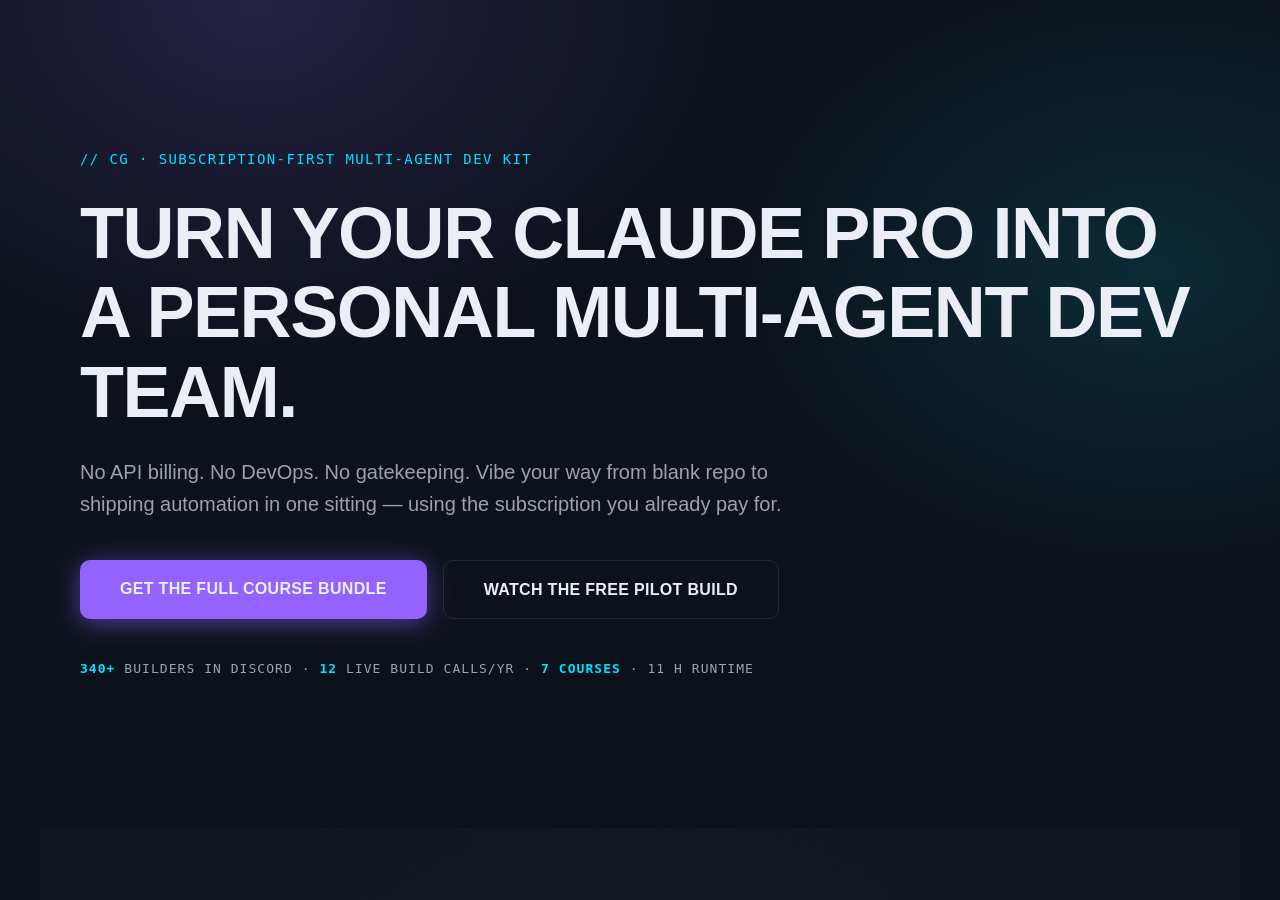
==== index.html @ 61fba855 "deploy: HustlerV Vibecoding landing preview (5-agent polished)" ====
<!DOCTYPE html>
<html lang="en">
<head>
<meta charset="UTF-8">
<meta name="viewport" content="width=device-width, initial-scale=1.0">
<title>CG — Turn Your Claude Pro Into a Multi-Agent Dev Team</title>
<style>
  :root {
    --c-bg: oklch(0.18 0.02 260);
    --c-fg: oklch(0.95 0.01 260);
    --primary: oklch(0.65 0.25 290);
    --accent: oklch(0.8 0.22 210);
    --c-glass: oklch(0.25 0.02 260 / 0.6);
    --c-border: oklch(0.95 0.01 260 / 0.1);
    --c-muted: oklch(0.95 0.01 260 / 0.65);

    --s-xs: 0.25rem;
    --s-sm: 0.5rem;
    --s-md: 1rem;
    --s-lg: 1.5rem;
    --s-xl: 2.5rem;
    --s-2xl: 4rem;

    --fs-body: 1rem;
    --fs-subhead: 1.25rem;

    --font-sys: -apple-system, BlinkMacSystemFont, "Segoe UI", Roboto, Helvetica, Arial, sans-serif, "Apple Color Emoji", "Segoe UI Emoji", "Segoe UI Symbol";
    --font-mono: "SF Mono", "Consolas", "Menlo", monospace;

    --ease: cubic-bezier(0.3, 1, 0.5, 1);
  }

  * { box-sizing: border-box; margin: 0; padding: 0; }

  html, body {
    background: var(--c-bg);
    color: var(--c-fg);
    font-family: var(--font-sys);
    font-size: 16px;
    line-height: 1.6;
    -webkit-font-smoothing: antialiased;
  }

  body {
    background:
      radial-gradient(ellipse 800px 600px at 20% 0%, oklch(0.65 0.25 290 / 0.18), transparent 60%),
      radial-gradient(ellipse 700px 500px at 90% 30%, oklch(0.8 0.22 210 / 0.12), transparent 60%),
      var(--c-bg);
    background-attachment: fixed;
  }

  .scroll-container {
    scroll-snap-type: y proximity;
    overflow-y: auto;
    height: 100vh;
  }

  section {
    padding: var(--s-2xl) var(--s-xl);
    max-width: 1200px;
    margin: 0 auto;
    scroll-snap-align: start;
  }

  /* Glass card */
  .glass {
    background: var(--c-glass);
    backdrop-filter: blur(24px);
    -webkit-backdrop-filter: blur(24px);
    border: 1px solid var(--c-border);
    box-shadow: 0 8px 32px 0 oklch(0.18 0.02 260 / 0.3);
    border-radius: 12px;
    padding: var(--s-xl);
  }

  /* Typography */
  h1.display {
    font-size: 72px;
    font-weight: 800;
    letter-spacing: -0.02em;
    line-height: 1.1;
    text-transform: uppercase;
  }
  h2.heading {
    font-size: 36px;
    font-weight: 700;
    letter-spacing: -0.015em;
    line-height: 1.2;
    text-transform: uppercase;
    margin-bottom: var(--s-lg);
  }
  h3 {
    font-size: 22px;
    font-weight: 700;
    letter-spacing: -0.01em;
    margin-bottom: var(--s-sm);
  }
  p { color: var(--c-muted); }
  .mono { font-family: var(--font-mono); font-size: 14px; }

  .accent { color: var(--accent); }
  .primary { color: var(--primary); }

  /* Buttons */
  .btn {
    display: inline-block;
    padding: var(--s-md) var(--s-xl);
    border-radius: 10px;
    font-weight: 700;
    font-size: 16px;
    text-decoration: none;
    text-transform: uppercase;
    letter-spacing: 0.02em;
    transition: transform 200ms var(--ease), box-shadow 200ms var(--ease);
    cursor: pointer;
    border: none;
  }
  .btn-primary {
    background: var(--primary);
    color: var(--c-fg);
    box-shadow: 0 4px 24px oklch(0.65 0.25 290 / 0.5);
  }
  .btn-primary:hover { transform: translateY(-2px); box-shadow: 0 8px 32px oklch(0.65 0.25 290 / 0.7); }
  .btn-ghost {
    background: transparent;
    color: var(--c-fg);
    border: 1px solid var(--c-border);
  }
  .btn-ghost:hover { border-color: var(--accent); color: var(--accent); }

  /* HERO */
  .hero {
    min-height: 92vh;
    display: flex;
    flex-direction: column;
    justify-content: center;
    padding-top: var(--s-2xl);
  }
  .hero-eyebrow {
    font-family: var(--font-mono);
    font-size: 14px;
    color: var(--accent);
    margin-bottom: var(--s-lg);
    text-transform: uppercase;
    letter-spacing: 0.1em;
  }
  .hero-sub {
    font-size: var(--fs-subhead);
    color: var(--c-muted);
    max-width: 720px;
    margin: var(--s-lg) 0 var(--s-xl);
  }
  .hero-cta {
    display: flex;
    gap: var(--s-md);
    flex-wrap: wrap;
    margin-bottom: var(--s-xl);
  }
  .social-proof {
    font-family: var(--font-mono);
    font-size: 13px;
    color: var(--c-muted);
    text-transform: uppercase;
    letter-spacing: 0.08em;
  }
  .social-proof span { color: var(--accent); font-weight: 700; }

  /* PAIN */
  .pain {
    text-align: center;
    position: relative;
    background:
      radial-gradient(circle at 50% 50%, oklch(0.25 0.02 260 / 0.4), transparent 70%);
  }
  .pain::before {
    content: "";
    position: absolute;
    inset: 0;
    pointer-events: none;
    opacity: 0.04;
    background-image: url("data:image/svg+xml;utf8,<svg xmlns='http://www.w3.org/2000/svg' width='240' height='240'><filter id='n'><feTurbulence type='fractalNoise' baseFrequency='0.65' numOctaves='3' stitchTiles='stitch'/></filter><rect width='100%25' height='100%25' filter='url(%23n)'/></svg>");
    background-repeat: repeat;
  }
  .pain > * { position: relative; z-index: 1; }
  .pain-list {
    list-style: none;
    max-width: 720px;
    margin: var(--s-lg) auto;
  }
  .pain-list li {
    padding: var(--s-md) 0;
    font-size: 1rem;
    border-bottom: 1px solid var(--c-border);
  }
  .pain-list li::before {
    content: "✕  ";
    color: var(--primary);
    font-weight: 700;
  }
  .email-form {
    display: flex;
    gap: var(--s-sm);
    max-width: 520px;
    margin: var(--s-xl) auto 0;
  }
  .email-form input {
    flex: 1;
    padding: var(--s-md);
    border-radius: 10px;
    border: 1px solid var(--c-border);
    background: var(--c-glass);
    color: var(--c-fg);
    font-family: var(--font-sys);
    font-size: 15px;
  }
  .email-form input::placeholder { color: var(--c-muted); }

  /* GRID 3 */
  .grid-3 {
    display: grid;
    grid-template-columns: repeat(3, 1fr);
    gap: var(--s-lg);
  }
  .build-card {
    border: 1px solid oklch(0.8 0.22 210 / 0.3);
    transition: transform 200ms var(--ease), border-color 200ms var(--ease);
  }
  .build-card:hover { transform: translateY(-4px); border-color: var(--accent); }
  .build-card .preview {
    height: 140px;
    background:
      linear-gradient(135deg, oklch(0.18 0.02 260), oklch(0.25 0.04 280));
    border-radius: 8px;
    margin-bottom: var(--s-md);
    border: 1px solid var(--c-border);
    position: relative;
    overflow: hidden;
    font-family: var(--font-mono);
    font-size: 12px;
    color: var(--accent);
    padding: var(--s-md);
  }

  /* MANIFESTO USPs */
  .manifesto {
    display: grid;
    grid-template-columns: repeat(3, 1fr);
    gap: var(--s-lg);
    margin-top: var(--s-xl);
  }
  .usp-card {
    position: relative;
    padding-top: var(--s-2xl);
  }
  .usp-num {
    font-size: 80px;
    font-weight: 800;
    color: var(--primary);
    line-height: 1;
    margin-bottom: var(--s-sm);
    font-family: var(--font-mono);
  }

  /* COURSES */
  .course-list {
    display: flex;
    flex-direction: column;
    gap: var(--s-md);
  }
  .course-row {
    display: grid;
    grid-template-columns: 60px 1fr auto;
    align-items: center;
    gap: var(--s-lg);
    padding: var(--s-lg) var(--s-xl);
  }
  .course-num {
    font-family: var(--font-mono);
    font-size: 24px;
    color: var(--accent);
    font-weight: 700;
  }
  .course-title { font-size: 20px; font-weight: 700; text-transform: uppercase; margin-bottom: 4px; }
  .course-desc { color: var(--c-muted); font-size: 14px; }
  .course-ships {
    font-family: var(--font-mono);
    font-size: 13px;
    color: var(--accent);
    margin-top: 6px;
  }
  .course-meta {
    font-family: var(--font-mono);
    font-size: 12px;
    color: var(--accent);
    text-align: right;
    text-transform: uppercase;
    letter-spacing: 0.05em;
  }

  /* HOW IT WORKS */
  .steps {
    display: grid;
    grid-template-columns: repeat(3, 1fr);
    gap: var(--s-lg);
    margin-top: var(--s-xl);
  }
  .step-num {
    font-size: 36px;
    font-weight: 700;
    color: var(--accent);
    margin-bottom: var(--s-md);
    font-family: var(--font-mono);
  }

  /* PROOF WALL */
  .stats-strip {
    display: grid;
    grid-template-columns: repeat(3, 1fr);
    gap: var(--s-lg);
    text-align: center;
  }
  .stat-num {
    font-size: 56px;
    font-weight: 800;
    color: var(--accent);
    line-height: 1;
    letter-spacing: -0.02em;
  }
  .stat-label {
    font-family: var(--font-mono);
    font-size: 12px;
    text-transform: uppercase;
    letter-spacing: 0.1em;
    color: var(--c-muted);
    margin-top: var(--s-sm);
  }
  .builds-grid {
    display: grid;
    grid-template-columns: 1fr 1fr;
    gap: var(--s-lg);
    margin-top: var(--s-xl);
    padding-top: var(--s-xl);
    border-top: 1px solid var(--c-border);
  }
  .build-quote {
    border-left: 2px solid var(--primary);
    padding-left: var(--s-md);
  }
  .build-quote .who {
    font-family: var(--font-mono);
    font-size: 12px;
    color: var(--accent);
    text-transform: uppercase;
    letter-spacing: 0.05em;
    margin-bottom: 4px;
  }
  .build-quote .what {
    color: var(--c-fg);
    font-size: 15px;
    line-height: 1.5;
  }

  /* INSTRUCTOR */
  .instructor {
    display: grid;
    grid-template-columns: 2fr 1fr;
    gap: var(--s-lg);
    align-items: center;
  }
  .avatar {
    width: 100%;
    aspect-ratio: 1;
    border-radius: 12px;
    background:
      radial-gradient(circle at 30% 30%, oklch(0.65 0.25 290 / 0.6), transparent 60%),
      linear-gradient(135deg, oklch(0.25 0.02 260), oklch(0.18 0.02 260));
    border: 1px solid var(--c-border);
    display: flex;
    align-items: center;
    justify-content: center;
    font-size: 96px;
    font-weight: 800;
    color: var(--c-fg);
    font-family: var(--font-mono);
    letter-spacing: -0.05em;
  }

  /* PRICING */
  .pricing-card {
    max-width: 640px;
    margin: 0 auto;
    text-align: center;
    border: 2px solid var(--primary);
    box-shadow:
      0 0 0 1px oklch(0.65 0.25 290 / 0.2),
      0 0 60px oklch(0.65 0.25 290 / 0.3),
      0 8px 32px 0 oklch(0.18 0.02 260 / 0.3);
  }
  .price {
    font-size: 72px;
    font-weight: 800;
    letter-spacing: -0.02em;
    margin: var(--s-lg) 0 var(--s-sm);
  }
  .price-note { color: var(--c-muted); margin-bottom: var(--s-xl); }
  .guarantee {
    margin-top: var(--s-lg);
    padding-top: var(--s-lg);
    border-top: 1px solid var(--c-border);
    font-family: var(--font-mono);
    font-size: 13px;
    color: var(--accent);
    text-transform: uppercase;
    letter-spacing: 0.05em;
  }
  .pilot-callout {
    text-align: center;
    margin-top: var(--s-xl);
  }
  .pilot-callout a { color: var(--accent); }

  /* FAQ */
  details {
    border-bottom: 1px solid var(--c-border);
    padding: var(--s-md) 0;
  }
  details summary {
    cursor: pointer;
    font-weight: 700;
    font-size: 18px;
    list-style: none;
    display: flex;
    justify-content: space-between;
    align-items: center;
    text-transform: uppercase;
    letter-spacing: -0.01em;
  }
  details summary::-webkit-details-marker { display: none; }
  details summary::after {
    content: "+";
    color: var(--accent);
    font-size: 24px;
    font-weight: 400;
    transition: transform 200ms var(--ease);
  }
  details[open] summary::after { transform: rotate(45deg); }
  details > p {
    color: var(--c-muted);
    overflow: hidden;
    max-height: 0;
    opacity: 0;
    margin-top: 0;
    transition:
      max-height 200ms var(--ease),
      opacity 150ms var(--ease),
      margin-top 200ms var(--ease);
  }
  details[open] > p {
    max-height: 320px;
    opacity: 1;
    margin-top: var(--s-md);
  }

  /* FOOTER */
  footer {
    text-align: center;
    padding: var(--s-2xl) var(--s-md);
    color: var(--c-muted);
    font-family: var(--font-mono);
    font-size: 12px;
    text-transform: uppercase;
    letter-spacing: 0.1em;
    border-top: 1px solid var(--c-border);
  }

  /* MOBILE */
  @media (max-width: 720px) {
    section { padding: var(--s-xl) var(--s-md); }
    h1.display { font-size: 40px; }
    h2.heading { font-size: 26px; }
    .hero-sub { font-size: 1rem; }
    .grid-3, .manifesto, .steps, .stats-strip, .builds-grid { grid-template-columns: 1fr; }
    .instructor { grid-template-columns: 1fr; }
    .course-row {
      grid-template-columns: 1fr;
      gap: var(--s-sm);
    }
    .course-meta { text-align: left; }
    .glass { padding: var(--s-lg); }
    .price { font-size: 52px; }
    .stat-num { font-size: 44px; }
    .email-form { flex-direction: column; }
    .hero-cta { flex-direction: column; }
    .btn { width: 100%; text-align: center; }
  }
</style>
</head>
<body>
<div class="scroll-container">

<!-- 1. HERO -->
<section class="hero">
  <div class="hero-eyebrow">// CG · subscription-first multi-agent dev kit</div>
  <h1 class="display">Turn your Claude Pro into a personal multi-agent dev team.</h1>
  <p class="hero-sub">No API billing. No DevOps. No gatekeeping. Vibe your way from blank repo to shipping automation in one sitting — using the subscription you already pay for.</p>
  <div class="hero-cta">
    <a href="#pricing" class="btn btn-primary">Get the full course bundle</a>
    <a href="https://youtu.be/XXXX" target="_blank" rel="noopener" class="btn btn-ghost">Watch the free pilot build</a>
  </div>
  <div class="social-proof">
    <span>340+</span> builders in Discord  ·  <span>12</span> live build calls/yr  ·  <span>7 courses</span> · 11 h runtime
  </div>
</section>

<!-- 2. PAIN -->
<section class="pain">
  <h2 class="heading">You don't need another tutorial.<br>You need to ship.</h2>
  <p style="max-width:680px;margin:0 auto;">Every "AI for devs" course pretends API keys are free. They're not. And when you do pay, your tutorial breaks the day a model deprecates.</p>
  <ul class="pain-list">
    <li>Burning $40/mo on API tokens just to follow along</li>
    <li>Tutorials that "work" until you close the browser tab</li>
    <li>Three Claude tabs open and zero automated workflows running</li>
    <li>"Ship something" sprints that end with a half-finished Notion doc</li>
  </ul>
  <form class="email-form" onsubmit="event.preventDefault();">
    <input type="email" placeholder="you@domain.com" required>
    <button type="submit" class="btn btn-primary">Notify me when live build #13 drops</button>
  </form>
  <p class="mono" style="margin-top:var(--s-md);">One email per live call. Unsubscribe whenever.</p>
</section>

<!-- 3. WHAT YOU'LL BUILD -->
<section>
  <h2 class="heading">What you'll actually <span class="accent">build</span></h2>
  <p style="max-width:640px;margin-bottom:var(--s-xl);">Three flagship artifacts. Yours forever. Running on your machine, your subscription, your repo.</p>
  <div class="grid-3">
    <div class="glass build-card">
      <div class="preview">
        > python src/cg.py dashboard<br>
        ✓ FastAPI on :8765<br>
        ✓ 8 agent kinds loaded<br>
        ✓ SSE stream open
      </div>
      <h3>CG Dashboard</h3>
      <p>Multi-agent orchestrator with token streaming, workflow editor, and a 4-tab UI. The exact stack powering this course.</p>
    </div>
    <div class="glass build-card">
      <div class="preview">
        > tunnel up<br>
        ✓ cloudflared online<br>
        ✓ /api/phone-dispatch<br>
        ✓ ntfy push armed
      </div>
      <h3>Phone-Dispatch Loop</h3>
      <p>Trigger any agent from your iPhone shortcut. Get push notifications when builds finish. Pure subscription. No SaaS bill.</p>
    </div>
    <div class="glass build-card">
      <div class="preview">
        > visual canvas<br>
        ✓ n8n-style nodes<br>
        ✓ drag-edit + live status<br>
        ✓ recursive sub-flows
      </div>
      <h3>Visual Workflow Canvas</h3>
      <p>n8n-grade drag-and-drop canvas wired to Claude, Gemini, and a Playwright browser pilot. Compose workflows in real time.</p>
    </div>
  </div>
  <a href="#pricing" class="btn btn-primary" style="margin-top:var(--s-xl);">Get the full course bundle</a>
</section>

<!-- 4. COURSE CATALOG -->
<section>
  <h2 class="heading">The 7 courses on disk</h2>
  <p style="margin-bottom:var(--s-xl);">11 hours total. Each ends with something running.</p>
  <div class="course-list">
    <div class="glass course-row">
      <div class="course-num">01</div>
      <div>
        <div class="course-title">CG Dashboard from Scratch</div>
        <div class="course-desc">FastAPI + SSE + agent registry. Your private orchestration cockpit.</div>
        <div class="course-ships">Ships: FastAPI dashboard at 127.0.0.1:8765 with 8 agent kinds + SSE token stream.</div>
      </div>
      <div class="course-meta">2h 10m · ★★☆</div>
    </div>
    <div class="glass course-row">
      <div class="course-num">02</div>
      <div>
        <div class="course-title">Phone Dispatch Loop</div>
        <div class="course-desc">Cloudflare Tunnel + iOS Shortcuts + ntfy. Trigger agents from anywhere.</div>
        <div class="course-ships">Ships: iOS Shortcut + cloudflared tunnel + ntfy push wired to /api/phone-dispatch.</div>
      </div>
      <div class="course-meta">1h 20m · ★☆☆</div>
    </div>
    <div class="glass course-row">
      <div class="course-num">03</div>
      <div>
        <div class="course-title">Visual Workflow Canvas</div>
        <div class="course-desc">n8n-style drag-and-drop with live status overlays. JS wiring deep dive.</div>
        <div class="course-ships">Ships: Drag-edit node canvas with live SSE status overlays, save/load to disk.</div>
      </div>
      <div class="course-meta">1h 50m · ★★★</div>
    </div>
    <div class="glass course-row">
      <div class="course-num">04</div>
      <div>
        <div class="course-title">Autonomous Browser Pilot</div>
        <div class="course-desc">LLM-in-the-loop Playwright. Build your own Perplexity Computer.</div>
        <div class="course-ships">Ships: Headed Playwright pilot driven by Claude with 16 actions + screenshot loop.</div>
      </div>
      <div class="course-meta">1h 40m · ★★★</div>
    </div>
    <div class="glass course-row">
      <div class="course-num">05</div>
      <div>
        <div class="course-title">Cheap-Model Routing</div>
        <div class="course-desc">DeepSeek R1, Kimi K2, Llama 3.3, Mistral — when subscriptions aren't enough.</div>
        <div class="course-ships">Ships: OpenRouter + direct provider config switching across 6 cheap models per row.</div>
      </div>
      <div class="course-meta">1h 30m · ★★☆</div>
    </div>
    <div class="glass course-row">
      <div class="course-num">06</div>
      <div>
        <div class="course-title">Workflow Composition</div>
        <div class="course-desc">Sub-workflows, browser auth wizards, recursive agent calls. n8n-grade automation.</div>
        <div class="course-ships">Ships: Recursive sub-workflow agent + 5-endpoint browser auth wizard for headed login.</div>
      </div>
      <div class="course-meta">1h 35m · ★★★</div>
    </div>
    <div class="glass course-row">
      <div class="course-num">07</div>
      <div>
        <div class="course-title">Claude Code Pro Workflows</div>
        <div class="course-desc">Skills, hooks, sub-agents, memory. Get 10× more from the tool you're already using.</div>
        <div class="course-ships">Ships: ~/.claude skill bundle + hooks + Megamind/Pinecone memory tripleton.</div>
      </div>
      <div class="course-meta">1h 15m · ★★☆</div>
    </div>
  </div>
</section>

<!-- 5. HOW IT WORKS -->
<section>
  <h2 class="heading">How it works</h2>
  <p style="max-width:640px;">Subscription-first architecture. Three steps. No keys to rotate.</p>
  <div class="steps">
    <div class="glass">
      <div class="step-num">01</div>
      <h3>Plug in your subs</h3>
      <p>Claude Pro for the heavy lifting. Gemini free tier for breadth. We invoke them through ToS-compliant subscription auth — never API billing.</p>
    </div>
    <div class="glass">
      <div class="step-num">02</div>
      <h3>Run agents locally</h3>
      <p>The dashboard runs on 127.0.0.1. Your code, your repo, your machine. Nothing pings a vendor backend you don't control.</p>
    </div>
    <div class="glass">
      <div class="step-num">03</div>
      <h3>Ship same day</h3>
      <p>Every module ends with a real commit. Push to GitHub, dispatch from your phone, watch it run. No cloud spend.</p>
    </div>
  </div>
</section>

<!-- 6. PROOF WALL -->
<section>
  <h2 class="heading">Proof, not promises</h2>
  <div class="glass">
    <div class="stats-strip">
      <div>
        <div class="stat-num">340+</div>
        <div class="stat-label">Builders in Discord</div>
      </div>
      <div>
        <div class="stat-num">12 / yr</div>
        <div class="stat-label">Live build calls</div>
      </div>
      <div>
        <div class="stat-num">7 · 11 h</div>
        <div class="stat-label">Courses · runtime on disk</div>
      </div>
    </div>
    <div class="builds-grid">
      <div class="build-quote">
        <div class="who">@marek_b · 2026-05-06</div>
        <div class="what">"Phone-dispatch loop deployed. ntfy pushes a build summary to my watch when sub-workflow #3 finishes — module 02 + 06 stitched together."</div>
      </div>
      <div class="build-quote">
        <div class="who">@reza.codes · 2026-05-04</div>
        <div class="what">"Visual canvas is live on Linux untouched. Wired DeepSeek R1 + Kimi K2 into the same workflow row, switched providers mid-run with zero edits."</div>
      </div>
      <div class="build-quote">
        <div class="who">@sam_w · 2026-05-02</div>
        <div class="what">"Browser pilot scrapes my client's Notion + emails me a digest at 7am. Subscription-only. Zero API spend in 3 weeks."</div>
      </div>
      <div class="build-quote">
        <div class="who">@kalina.dev · 2026-04-29</div>
        <div class="what">"Forked the dashboard, swapped in my own agent kind in 40 minutes. Module 01's registry pattern just clicks once you see it."</div>
      </div>
    </div>
    <p class="mono" style="margin-top:var(--s-xl); color:var(--accent);">#show-your-build — 340 builders, daily drops</p>
  </div>
  <a href="#pricing" class="btn btn-primary" style="margin-top:var(--s-xl);">Get the full course bundle</a>
</section>

<!-- 7. INSTRUCTOR -->
<section>
  <h2 class="heading">Who's teaching</h2>
  <div class="instructor">
    <div class="glass">
      <h3 style="color:var(--accent);">HustlerV</h3>
      <p style="margin-top:var(--s-md);">Solo builder. Windows daily driver. Built CLAUDEGRAVITY — a chat-as-agent orchestrator that crashed three different ways before I admitted the architecture was wrong.</p>
      <p style="margin-top:var(--s-md);">Then I rebuilt it from a blank folder. 48 hours. Pure Claude Code subscription, zero API spend. That rebuild became <span class="mono accent">CG</span> — 22 commits, 126 passing tests, 8 agent kinds, a visual canvas, and a phone-dispatch loop that actually wakes me up when builds finish.</p>
      <p style="margin-top:var(--s-md);">The course is the playbook from that 48-hour rebuild. Same techniques. Same stack. Same subscription.</p>
    </div>
    <div class="avatar">HV</div>
  </div>
</section>

<!-- 8. WHY THIS IS DIFFERENT (manifesto) -->
<section>
  <h2 class="heading">Why this is <span class="primary">different</span></h2>
  <div class="manifesto">
    <div class="glass usp-card">
      <div class="usp-num">01</div>
      <h3>Subscription over API</h3>
      <p>Every technique runs on Claude Pro + Gemini free tier. Zero per-token billing. The course pays for itself the first month you stop buying API credits.</p>
    </div>
    <div class="glass usp-card">
      <div class="usp-num">02</div>
      <h3>Local-first, you own it</h3>
      <p>Courses land on your disk. The tools you build run on your machine. No SaaS dependency. No vendor lock-in. No sunset risk.</p>
    </div>
    <div class="glass usp-card">
      <div class="usp-num">03</div>
      <h3>Ship daily, learn weekly</h3>
      <p>Each module ends with a working artifact you deploy the same day. The weekly live build call moves the repo forward in real time alongside you.</p>
    </div>
  </div>
</section>

<!-- 9. PRICING -->
<section id="pricing">
  <h2 class="heading" style="text-align:center;">One price. Lifetime.</h2>
  <div class="glass pricing-card">
    <div class="mono accent" style="text-transform:uppercase;letter-spacing:0.1em;">Full bundle · all 7 courses</div>
    <div class="price">$249</div>
    <div class="price-note">One-time. Lifetime updates. Includes Discord + every future live build call.</div>
    <a href="#" class="btn btn-primary" style="display:block;">Get the full course bundle</a>
    <div class="guarantee">
      ✓ 30-day "shipped something or refund" guarantee
    </div>
  </div>
  <p class="pilot-callout">
    Skeptical? <a href="https://youtu.be/XXXX" target="_blank" rel="noopener">Watch the 22-min free pilot build on YouTube</a> — no opt-in.
  </p>
</section>

<!-- 10. FAQ -->
<section>
  <h2 class="heading">Hard questions</h2>
  <details>
    <summary>Do I need API keys?</summary>
    <p>No. The whole course is built around subscription auth — Claude Pro + Gemini free tier. You'll learn opt-in cheap-model routing in module 5 if you ever want to go beyond, but it's strictly optional.</p>
  </details>
  <details>
    <summary>Windows only?</summary>
    <p>Course was built on Windows 10. Everything is plain Python + JS, runs on macOS and Linux untouched. The phone-dispatch module uses Cloudflare Tunnel which is cross-platform.</p>
  </details>
  <details>
    <summary>What if Claude changes their pricing or API?</summary>
    <p>That's why this is local-first. The dashboard, the workflows, the patterns — all live on your disk. Module 5 shows you how to swap in DeepSeek, Kimi, Llama, or any OpenRouter model in a single config line if you ever need to.</p>
  </details>
  <details>
    <summary>How much do I need to know already?</summary>
    <p>Comfortable in Python or JS. Know what a terminal is. That's it. Each module starts from a working repo state — you won't be left guessing setup.</p>
  </details>
  <details>
    <summary>Refund policy?</summary>
    <p>30 days. If you completed module 1 and didn't ship anything that runs on your machine, email me. Full refund, no friction, you keep the Discord access for the month.</p>
  </details>
  <details>
    <summary>Is this an "ai influencer course"?</summary>
    <p>No talking-head intros. No Notion templates. Every video ends with a commit. Every module ends with something running on your localhost. If you want vibes, this isn't it.</p>
  </details>
</section>

<footer>
  CG · Built on Claude Pro · No API spend · Made by HustlerV
</footer>

</div>
</body>
</html>
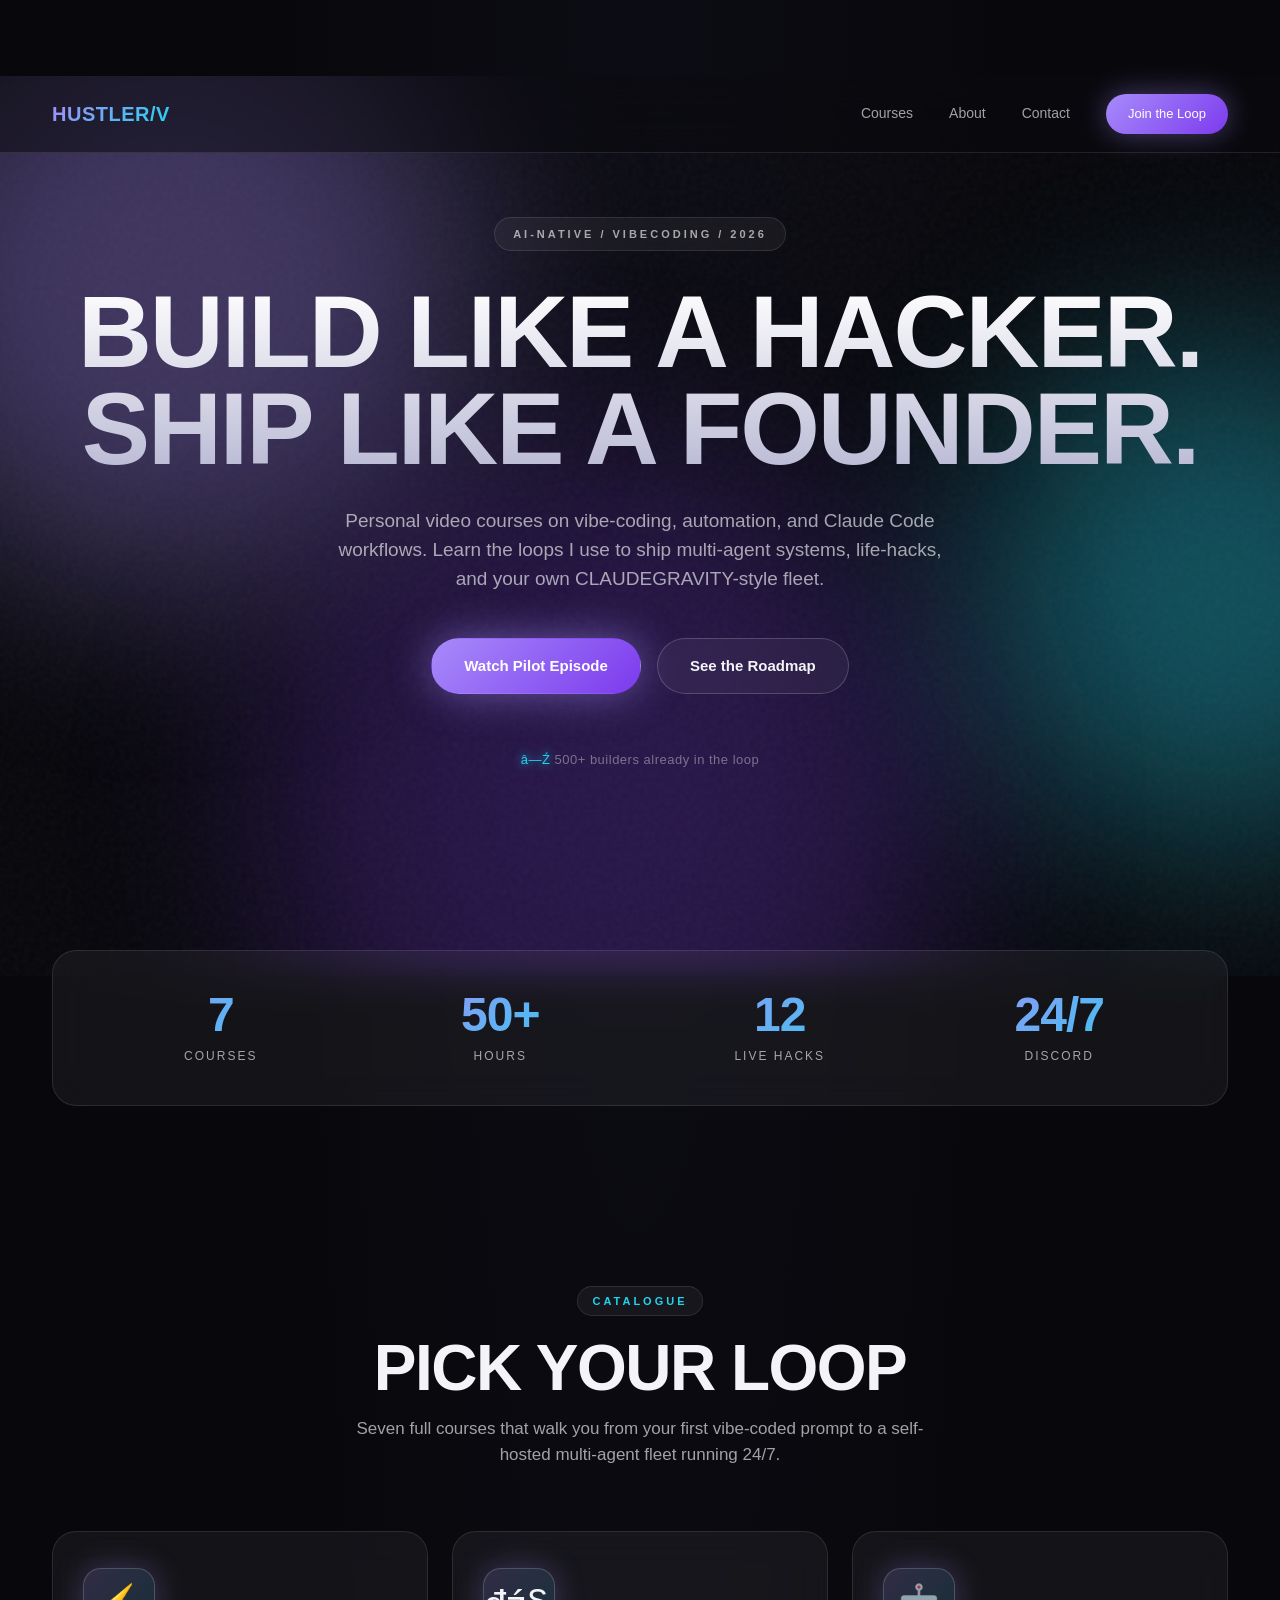
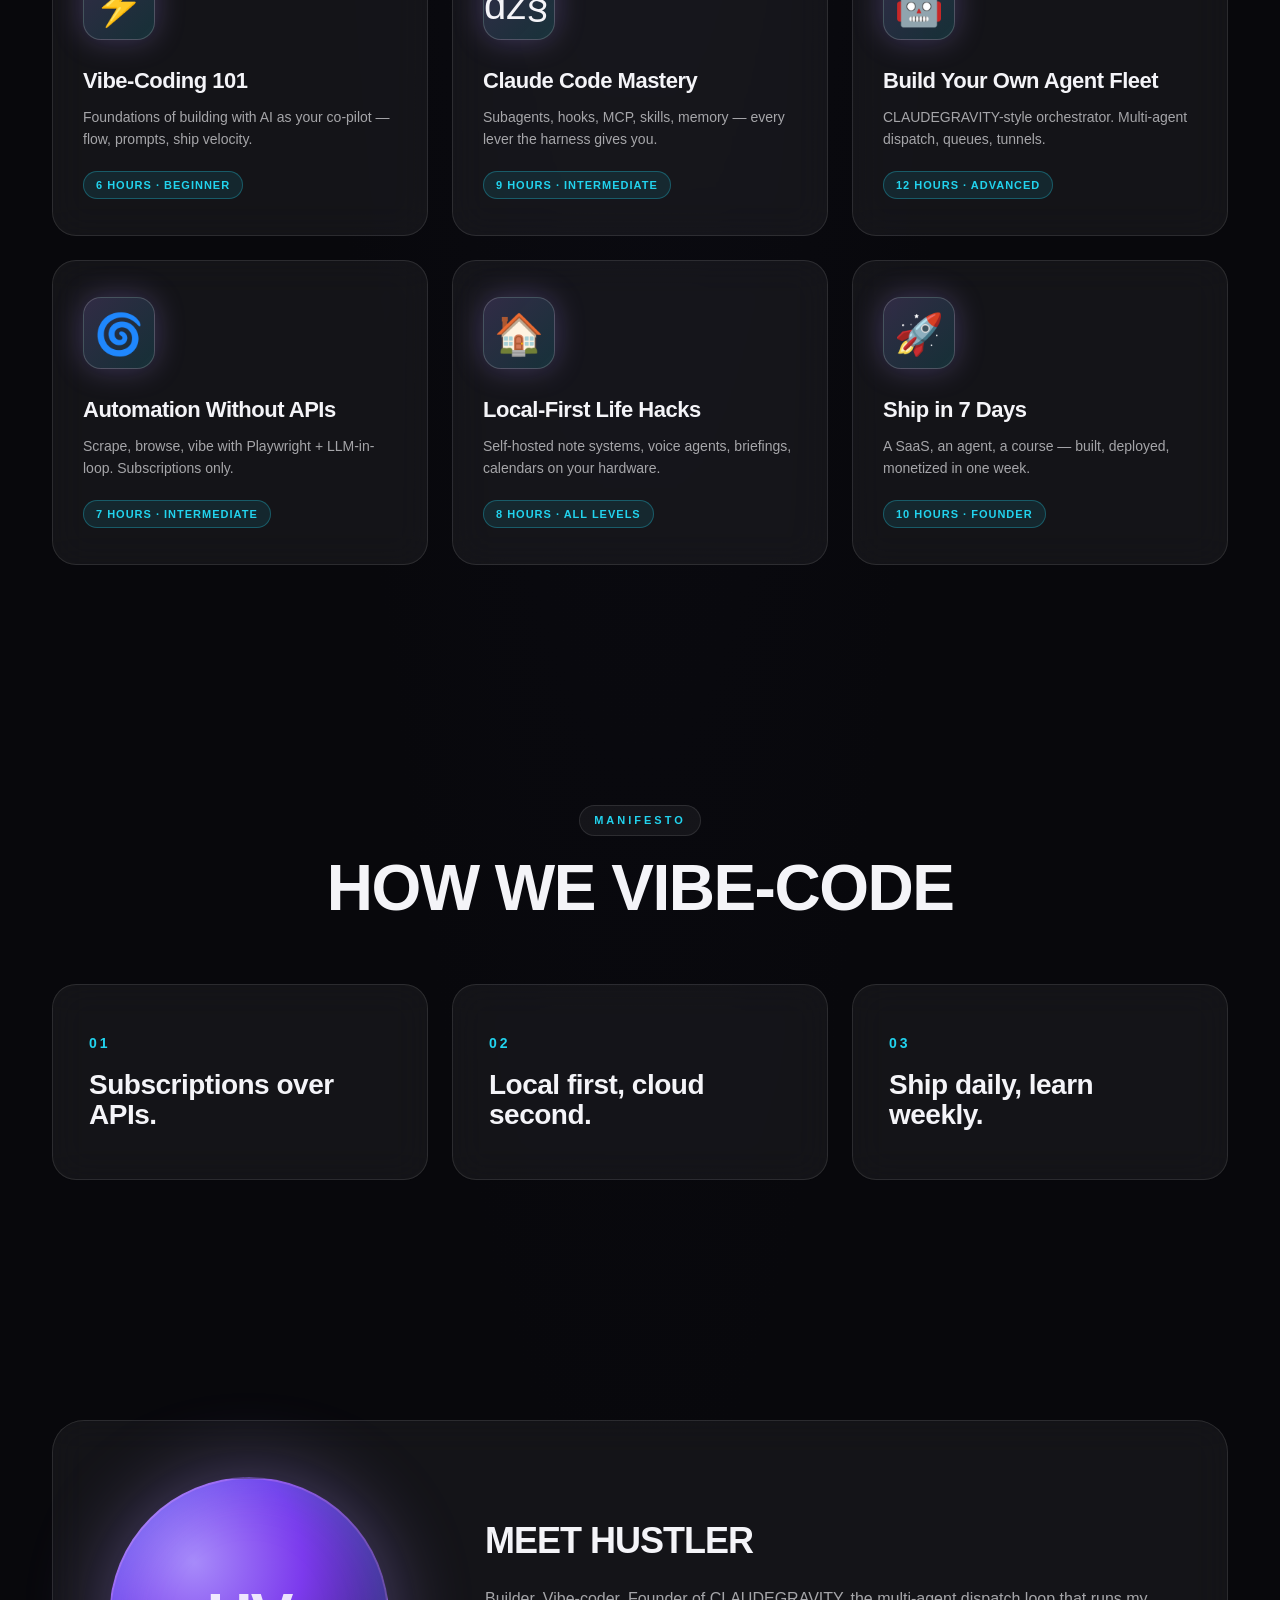
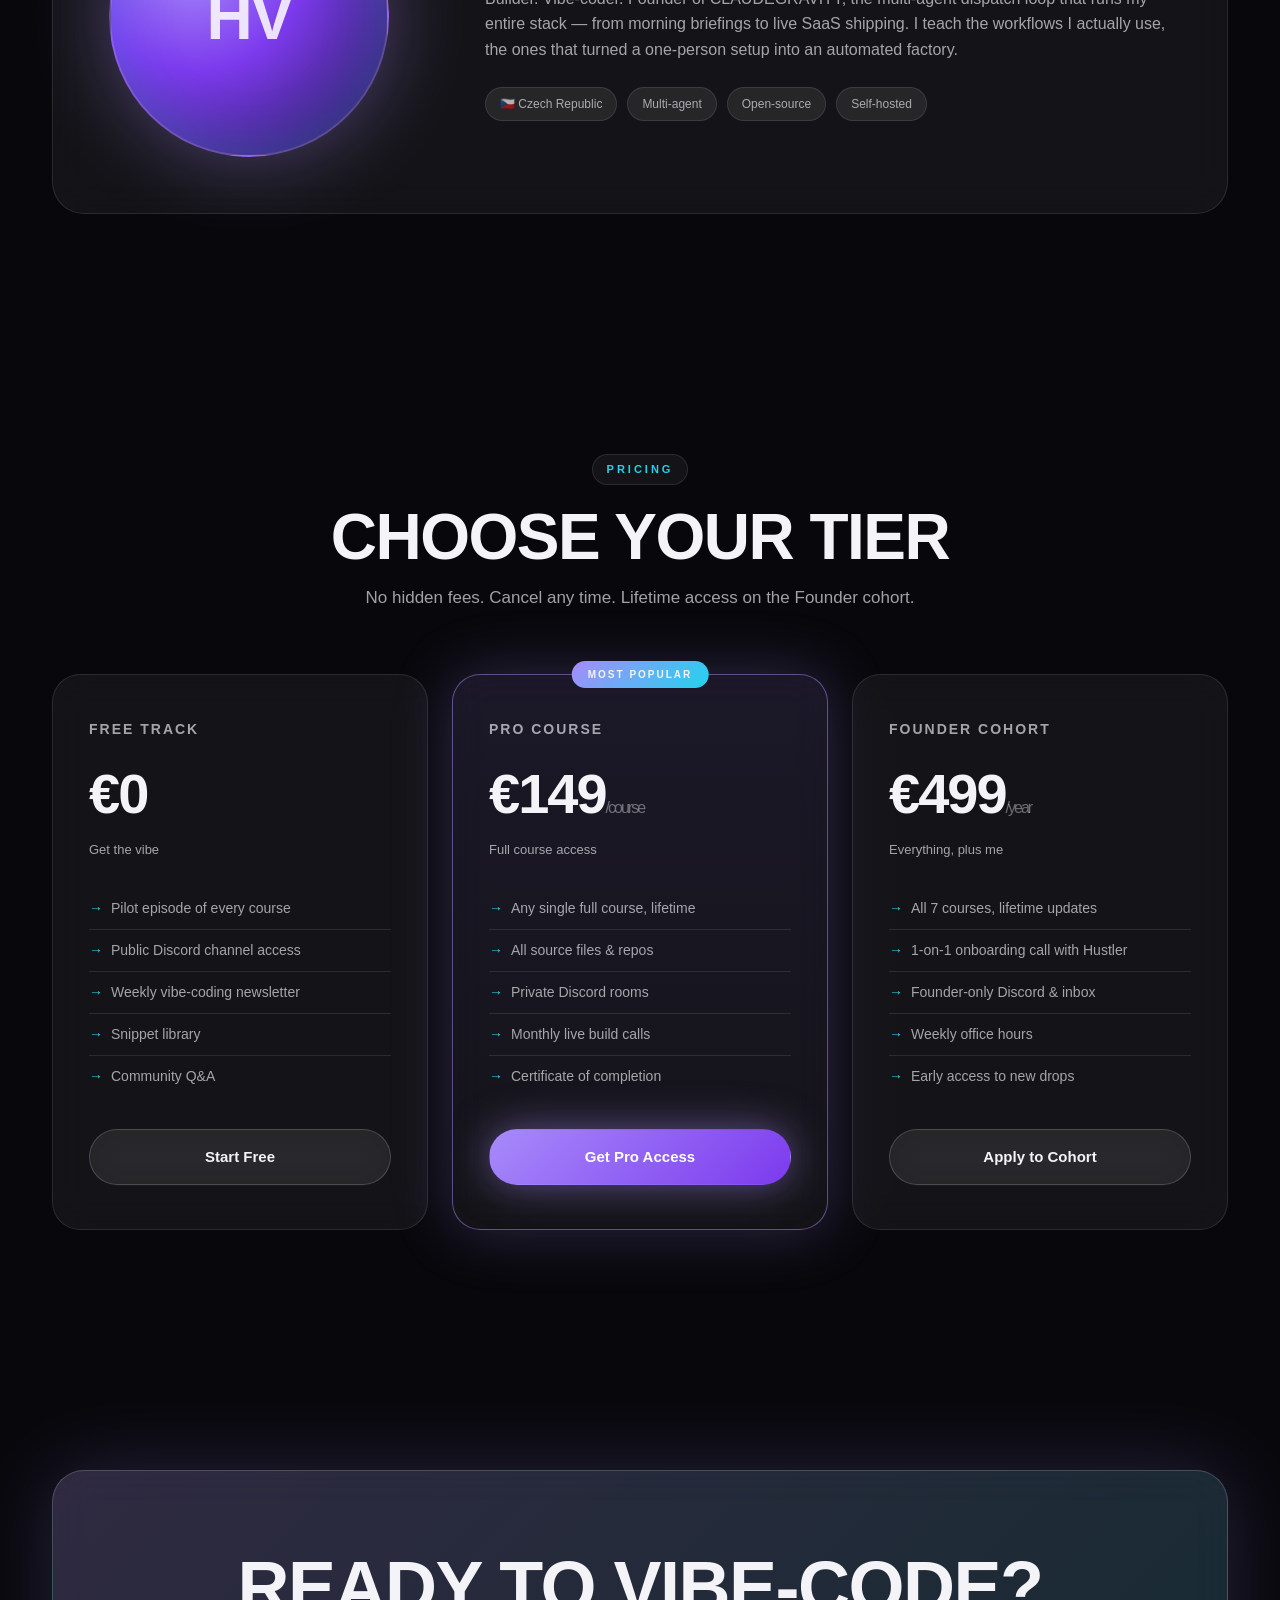
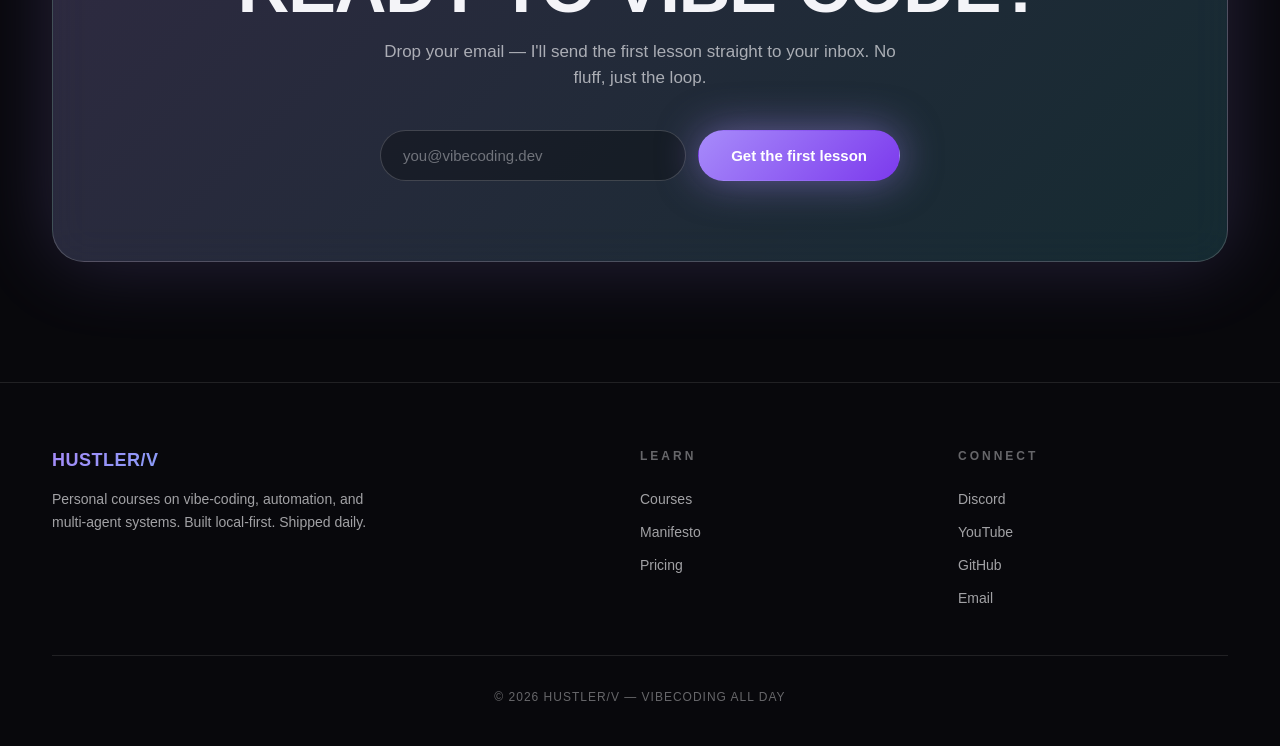
==== commit a1db8a3e: "deploy: revert to v1 (full course page) — user feedback after seeing v2 was too pitch-focused User a" ====
--- a/index.html
+++ b/index.html
@@ -3,792 +3,931 @@
 <head>
 <meta charset="UTF-8">
 <meta name="viewport" content="width=device-width, initial-scale=1.0">
-<title>CG — Turn Your Claude Pro Into a Multi-Agent Dev Team</title>
+<title>HustlerV — Vibecoding Course</title>
 <style>
-  :root {
-    --c-bg: oklch(0.18 0.02 260);
-    --c-fg: oklch(0.95 0.01 260);
-    --primary: oklch(0.65 0.25 290);
-    --accent: oklch(0.8 0.22 210);
-    --c-glass: oklch(0.25 0.02 260 / 0.6);
-    --c-border: oklch(0.95 0.01 260 / 0.1);
-    --c-muted: oklch(0.95 0.01 260 / 0.65);
-
-    --s-xs: 0.25rem;
-    --s-sm: 0.5rem;
-    --s-md: 1rem;
-    --s-lg: 1.5rem;
-    --s-xl: 2.5rem;
-    --s-2xl: 4rem;
-
-    --fs-body: 1rem;
-    --fs-subhead: 1.25rem;
-
-    --font-sys: -apple-system, BlinkMacSystemFont, "Segoe UI", Roboto, Helvetica, Arial, sans-serif, "Apple Color Emoji", "Segoe UI Emoji", "Segoe UI Symbol";
-    --font-mono: "SF Mono", "Consolas", "Menlo", monospace;
-
-    --ease: cubic-bezier(0.3, 1, 0.5, 1);
-  }
-
-  * { box-sizing: border-box; margin: 0; padding: 0; }
-
-  html, body {
-    background: var(--c-bg);
-    color: var(--c-fg);
-    font-family: var(--font-sys);
-    font-size: 16px;
-    line-height: 1.6;
-    -webkit-font-smoothing: antialiased;
-  }
-
-  body {
-    background:
-      radial-gradient(ellipse 800px 600px at 20% 0%, oklch(0.65 0.25 290 / 0.18), transparent 60%),
-      radial-gradient(ellipse 700px 500px at 90% 30%, oklch(0.8 0.22 210 / 0.12), transparent 60%),
-      var(--c-bg);
-    background-attachment: fixed;
-  }
-
-  .scroll-container {
-    scroll-snap-type: y proximity;
-    overflow-y: auto;
-    height: 100vh;
-  }
-
-  section {
-    padding: var(--s-2xl) var(--s-xl);
-    max-width: 1200px;
-    margin: 0 auto;
-    scroll-snap-align: start;
-  }
-
-  /* Glass card */
-  .glass {
-    background: var(--c-glass);
-    backdrop-filter: blur(24px);
-    -webkit-backdrop-filter: blur(24px);
-    border: 1px solid var(--c-border);
-    box-shadow: 0 8px 32px 0 oklch(0.18 0.02 260 / 0.3);
-    border-radius: 12px;
-    padding: var(--s-xl);
-  }
-
-  /* Typography */
-  h1.display {
-    font-size: 72px;
-    font-weight: 800;
-    letter-spacing: -0.02em;
-    line-height: 1.1;
-    text-transform: uppercase;
-  }
-  h2.heading {
-    font-size: 36px;
-    font-weight: 700;
-    letter-spacing: -0.015em;
-    line-height: 1.2;
-    text-transform: uppercase;
-    margin-bottom: var(--s-lg);
-  }
-  h3 {
-    font-size: 22px;
-    font-weight: 700;
-    letter-spacing: -0.01em;
-    margin-bottom: var(--s-sm);
-  }
-  p { color: var(--c-muted); }
-  .mono { font-family: var(--font-mono); font-size: 14px; }
-
-  .accent { color: var(--accent); }
-  .primary { color: var(--primary); }
-
-  /* Buttons */
-  .btn {
-    display: inline-block;
-    padding: var(--s-md) var(--s-xl);
-    border-radius: 10px;
-    font-weight: 700;
-    font-size: 16px;
-    text-decoration: none;
-    text-transform: uppercase;
-    letter-spacing: 0.02em;
-    transition: transform 200ms var(--ease), box-shadow 200ms var(--ease);
-    cursor: pointer;
-    border: none;
-  }
-  .btn-primary {
-    background: var(--primary);
-    color: var(--c-fg);
-    box-shadow: 0 4px 24px oklch(0.65 0.25 290 / 0.5);
-  }
-  .btn-primary:hover { transform: translateY(-2px); box-shadow: 0 8px 32px oklch(0.65 0.25 290 / 0.7); }
-  .btn-ghost {
-    background: transparent;
-    color: var(--c-fg);
-    border: 1px solid var(--c-border);
-  }
-  .btn-ghost:hover { border-color: var(--accent); color: var(--accent); }
-
-  /* HERO */
-  .hero {
-    min-height: 92vh;
-    display: flex;
-    flex-direction: column;
-    justify-content: center;
-    padding-top: var(--s-2xl);
-  }
-  .hero-eyebrow {
-    font-family: var(--font-mono);
-    font-size: 14px;
-    color: var(--accent);
-    margin-bottom: var(--s-lg);
-    text-transform: uppercase;
-    letter-spacing: 0.1em;
-  }
-  .hero-sub {
-    font-size: var(--fs-subhead);
-    color: var(--c-muted);
-    max-width: 720px;
-    margin: var(--s-lg) 0 var(--s-xl);
-  }
-  .hero-cta {
-    display: flex;
-    gap: var(--s-md);
-    flex-wrap: wrap;
-    margin-bottom: var(--s-xl);
-  }
-  .social-proof {
-    font-family: var(--font-mono);
-    font-size: 13px;
-    color: var(--c-muted);
-    text-transform: uppercase;
-    letter-spacing: 0.08em;
-  }
-  .social-proof span { color: var(--accent); font-weight: 700; }
-
-  /* PAIN */
-  .pain {
-    text-align: center;
-    position: relative;
-    background:
-      radial-gradient(circle at 50% 50%, oklch(0.25 0.02 260 / 0.4), transparent 70%);
-  }
-  .pain::before {
-    content: "";
-    position: absolute;
-    inset: 0;
-    pointer-events: none;
-    opacity: 0.04;
-    background-image: url("data:image/svg+xml;utf8,<svg xmlns='http://www.w3.org/2000/svg' width='240' height='240'><filter id='n'><feTurbulence type='fractalNoise' baseFrequency='0.65' numOctaves='3' stitchTiles='stitch'/></filter><rect width='100%25' height='100%25' filter='url(%23n)'/></svg>");
-    background-repeat: repeat;
-  }
-  .pain > * { position: relative; z-index: 1; }
-  .pain-list {
-    list-style: none;
-    max-width: 720px;
-    margin: var(--s-lg) auto;
-  }
-  .pain-list li {
-    padding: var(--s-md) 0;
-    font-size: 1rem;
-    border-bottom: 1px solid var(--c-border);
-  }
-  .pain-list li::before {
-    content: "✕  ";
-    color: var(--primary);
-    font-weight: 700;
-  }
-  .email-form {
-    display: flex;
-    gap: var(--s-sm);
-    max-width: 520px;
-    margin: var(--s-xl) auto 0;
-  }
-  .email-form input {
-    flex: 1;
-    padding: var(--s-md);
-    border-radius: 10px;
-    border: 1px solid var(--c-border);
-    background: var(--c-glass);
-    color: var(--c-fg);
-    font-family: var(--font-sys);
-    font-size: 15px;
-  }
-  .email-form input::placeholder { color: var(--c-muted); }
-
-  /* GRID 3 */
-  .grid-3 {
-    display: grid;
-    grid-template-columns: repeat(3, 1fr);
-    gap: var(--s-lg);
-  }
-  .build-card {
-    border: 1px solid oklch(0.8 0.22 210 / 0.3);
-    transition: transform 200ms var(--ease), border-color 200ms var(--ease);
-  }
-  .build-card:hover { transform: translateY(-4px); border-color: var(--accent); }
-  .build-card .preview {
-    height: 140px;
-    background:
-      linear-gradient(135deg, oklch(0.18 0.02 260), oklch(0.25 0.04 280));
-    border-radius: 8px;
-    margin-bottom: var(--s-md);
-    border: 1px solid var(--c-border);
-    position: relative;
-    overflow: hidden;
-    font-family: var(--font-mono);
-    font-size: 12px;
-    color: var(--accent);
-    padding: var(--s-md);
-  }
-
-  /* MANIFESTO USPs */
-  .manifesto {
-    display: grid;
-    grid-template-columns: repeat(3, 1fr);
-    gap: var(--s-lg);
-    margin-top: var(--s-xl);
-  }
-  .usp-card {
-    position: relative;
-    padding-top: var(--s-2xl);
-  }
-  .usp-num {
-    font-size: 80px;
-    font-weight: 800;
-    color: var(--primary);
-    line-height: 1;
-    margin-bottom: var(--s-sm);
-    font-family: var(--font-mono);
-  }
-
-  /* COURSES */
-  .course-list {
-    display: flex;
-    flex-direction: column;
-    gap: var(--s-md);
-  }
-  .course-row {
-    display: grid;
-    grid-template-columns: 60px 1fr auto;
-    align-items: center;
-    gap: var(--s-lg);
-    padding: var(--s-lg) var(--s-xl);
-  }
-  .course-num {
-    font-family: var(--font-mono);
-    font-size: 24px;
-    color: var(--accent);
-    font-weight: 700;
-  }
-  .course-title { font-size: 20px; font-weight: 700; text-transform: uppercase; margin-bottom: 4px; }
-  .course-desc { color: var(--c-muted); font-size: 14px; }
-  .course-ships {
-    font-family: var(--font-mono);
-    font-size: 13px;
-    color: var(--accent);
-    margin-top: 6px;
-  }
-  .course-meta {
-    font-family: var(--font-mono);
-    font-size: 12px;
-    color: var(--accent);
-    text-align: right;
-    text-transform: uppercase;
-    letter-spacing: 0.05em;
-  }
-
-  /* HOW IT WORKS */
-  .steps {
-    display: grid;
-    grid-template-columns: repeat(3, 1fr);
-    gap: var(--s-lg);
-    margin-top: var(--s-xl);
-  }
-  .step-num {
-    font-size: 36px;
-    font-weight: 700;
-    color: var(--accent);
-    margin-bottom: var(--s-md);
-    font-family: var(--font-mono);
-  }
-
-  /* PROOF WALL */
-  .stats-strip {
-    display: grid;
-    grid-template-columns: repeat(3, 1fr);
-    gap: var(--s-lg);
-    text-align: center;
-  }
-  .stat-num {
-    font-size: 56px;
-    font-weight: 800;
-    color: var(--accent);
-    line-height: 1;
-    letter-spacing: -0.02em;
-  }
-  .stat-label {
-    font-family: var(--font-mono);
-    font-size: 12px;
-    text-transform: uppercase;
-    letter-spacing: 0.1em;
-    color: var(--c-muted);
-    margin-top: var(--s-sm);
-  }
-  .builds-grid {
-    display: grid;
-    grid-template-columns: 1fr 1fr;
-    gap: var(--s-lg);
-    margin-top: var(--s-xl);
-    padding-top: var(--s-xl);
-    border-top: 1px solid var(--c-border);
-  }
-  .build-quote {
-    border-left: 2px solid var(--primary);
-    padding-left: var(--s-md);
-  }
-  .build-quote .who {
-    font-family: var(--font-mono);
-    font-size: 12px;
-    color: var(--accent);
-    text-transform: uppercase;
-    letter-spacing: 0.05em;
-    margin-bottom: 4px;
-  }
-  .build-quote .what {
-    color: var(--c-fg);
-    font-size: 15px;
-    line-height: 1.5;
-  }
-
-  /* INSTRUCTOR */
-  .instructor {
-    display: grid;
-    grid-template-columns: 2fr 1fr;
-    gap: var(--s-lg);
-    align-items: center;
-  }
-  .avatar {
-    width: 100%;
-    aspect-ratio: 1;
-    border-radius: 12px;
-    background:
-      radial-gradient(circle at 30% 30%, oklch(0.65 0.25 290 / 0.6), transparent 60%),
-      linear-gradient(135deg, oklch(0.25 0.02 260), oklch(0.18 0.02 260));
-    border: 1px solid var(--c-border);
-    display: flex;
-    align-items: center;
-    justify-content: center;
-    font-size: 96px;
-    font-weight: 800;
-    color: var(--c-fg);
-    font-family: var(--font-mono);
-    letter-spacing: -0.05em;
-  }
-
-  /* PRICING */
-  .pricing-card {
-    max-width: 640px;
-    margin: 0 auto;
-    text-align: center;
-    border: 2px solid var(--primary);
-    box-shadow:
-      0 0 0 1px oklch(0.65 0.25 290 / 0.2),
-      0 0 60px oklch(0.65 0.25 290 / 0.3),
-      0 8px 32px 0 oklch(0.18 0.02 260 / 0.3);
-  }
-  .price {
-    font-size: 72px;
-    font-weight: 800;
-    letter-spacing: -0.02em;
-    margin: var(--s-lg) 0 var(--s-sm);
-  }
-  .price-note { color: var(--c-muted); margin-bottom: var(--s-xl); }
-  .guarantee {
-    margin-top: var(--s-lg);
-    padding-top: var(--s-lg);
-    border-top: 1px solid var(--c-border);
-    font-family: var(--font-mono);
-    font-size: 13px;
-    color: var(--accent);
-    text-transform: uppercase;
-    letter-spacing: 0.05em;
-  }
-  .pilot-callout {
-    text-align: center;
-    margin-top: var(--s-xl);
-  }
-  .pilot-callout a { color: var(--accent); }
-
-  /* FAQ */
-  details {
-    border-bottom: 1px solid var(--c-border);
-    padding: var(--s-md) 0;
-  }
-  details summary {
-    cursor: pointer;
-    font-weight: 700;
-    font-size: 18px;
-    list-style: none;
-    display: flex;
-    justify-content: space-between;
-    align-items: center;
-    text-transform: uppercase;
-    letter-spacing: -0.01em;
-  }
-  details summary::-webkit-details-marker { display: none; }
-  details summary::after {
-    content: "+";
-    color: var(--accent);
-    font-size: 24px;
-    font-weight: 400;
-    transition: transform 200ms var(--ease);
-  }
-  details[open] summary::after { transform: rotate(45deg); }
-  details > p {
-    color: var(--c-muted);
-    overflow: hidden;
-    max-height: 0;
-    opacity: 0;
-    margin-top: 0;
-    transition:
-      max-height 200ms var(--ease),
-      opacity 150ms var(--ease),
-      margin-top 200ms var(--ease);
-  }
-  details[open] > p {
-    max-height: 320px;
-    opacity: 1;
-    margin-top: var(--s-md);
-  }
-
-  /* FOOTER */
-  footer {
-    text-align: center;
-    padding: var(--s-2xl) var(--s-md);
-    color: var(--c-muted);
-    font-family: var(--font-mono);
-    font-size: 12px;
-    text-transform: uppercase;
-    letter-spacing: 0.1em;
-    border-top: 1px solid var(--c-border);
-  }
-
-  /* MOBILE */
-  @media (max-width: 720px) {
-    section { padding: var(--s-xl) var(--s-md); }
-    h1.display { font-size: 40px; }
-    h2.heading { font-size: 26px; }
-    .hero-sub { font-size: 1rem; }
-    .grid-3, .manifesto, .steps, .stats-strip, .builds-grid { grid-template-columns: 1fr; }
-    .instructor { grid-template-columns: 1fr; }
-    .course-row {
-      grid-template-columns: 1fr;
-      gap: var(--s-sm);
-    }
-    .course-meta { text-align: left; }
-    .glass { padding: var(--s-lg); }
-    .price { font-size: 52px; }
-    .stat-num { font-size: 44px; }
-    .email-form { flex-direction: column; }
-    .hero-cta { flex-direction: column; }
-    .btn { width: 100%; text-align: center; }
-  }
+:root {
+  --base: #08080c;
+  --base-2: #0c0c14;
+  --indigo: #1a1640;
+  --purple: #a78bfa;
+  --purple-deep: #7c3aed;
+  --cyan: #22d3ee;
+  --cyan-deep: #0891b2;
+  --text: #f4f4f8;
+  --text-dim: rgba(244,244,248,0.65);
+  --text-faint: rgba(244,244,248,0.4);
+  --glass: rgba(255,255,255,0.05);
+  --glass-strong: rgba(255,255,255,0.08);
+  --border: rgba(255,255,255,0.1);
+  --border-strong: rgba(255,255,255,0.18);
+  --font: -apple-system, BlinkMacSystemFont, "Segoe UI", Roboto, Helvetica, Arial, sans-serif;
+}
+
+* { box-sizing: border-box; margin: 0; padding: 0; }
+
+html { scroll-behavior: smooth; scroll-snap-type: y proximity; }
+
+body {
+  font-family: var(--font);
+  background: var(--base);
+  color: var(--text);
+  line-height: 1.5;
+  overflow-x: hidden;
+  position: relative;
+  min-height: 100vh;
+  background:
+    radial-gradient(ellipse at top, var(--base-2) 0%, var(--base) 40%),
+    linear-gradient(180deg, var(--base) 0%, var(--base) 60%, var(--indigo) 100%);
+}
+
+/* Noise overlay */
+body::before {
+  content: "";
+  position: fixed;
+  inset: 0;
+  pointer-events: none;
+  opacity: 0.04;
+  z-index: 1;
+  background-image: url("data:image/svg+xml,%3Csvg viewBox='0 0 200 200' xmlns='http://www.w3.org/2000/svg'%3E%3Cfilter id='n'%3E%3CfeTurbulence type='fractalNoise' baseFrequency='0.85' numOctaves='3'/%3E%3C/filter%3E%3Crect width='100%25' height='100%25' filter='url(%23n)'/%3E%3C/svg%3E");
+}
+
+/* Animated mesh blobs */
+.mesh {
+  position: fixed;
+  inset: 0;
+  z-index: 0;
+  pointer-events: none;
+  overflow: hidden;
+}
+.blob {
+  position: absolute;
+  border-radius: 50%;
+  filter: blur(100px);
+  opacity: 0.35;
+  will-change: transform;
+}
+.blob-1 {
+  width: 600px; height: 600px;
+  background: var(--purple);
+  top: -10%; left: -10%;
+  animation: drift1 22s ease-in-out infinite alternate;
+}
+.blob-2 {
+  width: 500px; height: 500px;
+  background: var(--cyan);
+  top: 30%; right: -15%;
+  animation: drift2 28s ease-in-out infinite alternate;
+}
+.blob-3 {
+  width: 700px; height: 700px;
+  background: var(--purple-deep);
+  bottom: -20%; left: 20%;
+  animation: drift3 32s ease-in-out infinite alternate;
+  opacity: 0.25;
+}
+
+@keyframes drift1 {
+  0% { transform: translate(0,0) scale(1); }
+  100% { transform: translate(200px, 150px) scale(1.2); }
+}
+@keyframes drift2 {
+  0% { transform: translate(0,0) scale(1); }
+  100% { transform: translate(-180px, 200px) scale(1.15); }
+}
+@keyframes drift3 {
+  0% { transform: translate(0,0) scale(1); }
+  100% { transform: translate(150px, -100px) scale(1.1); }
+}
+
+/* Layout */
+.wrap {
+  position: relative;
+  z-index: 2;
+  max-width: 1240px;
+  margin: 0 auto;
+  padding: 0 32px;
+}
+
+section {
+  scroll-snap-align: start;
+  padding: 120px 0;
+  position: relative;
+  z-index: 2;
+}
+
+/* Nav */
+nav {
+  position: sticky;
+  top: 0;
+  z-index: 100;
+  padding: 18px 0;
+  background: rgba(8,8,12,0.5);
+  backdrop-filter: blur(20px);
+  -webkit-backdrop-filter: blur(20px);
+  border-bottom: 1px solid var(--border);
+}
+.nav-inner {
+  max-width: 1240px;
+  margin: 0 auto;
+  padding: 0 32px;
+  display: flex;
+  align-items: center;
+  justify-content: space-between;
+}
+.logo {
+  font-weight: 900;
+  font-size: 20px;
+  letter-spacing: 0.5px;
+  background: linear-gradient(135deg, var(--purple), var(--cyan));
+  -webkit-background-clip: text;
+  background-clip: text;
+  -webkit-text-fill-color: transparent;
+}
+.nav-links {
+  display: flex;
+  gap: 36px;
+  align-items: center;
+}
+.nav-links a {
+  color: var(--text-dim);
+  text-decoration: none;
+  font-size: 14px;
+  font-weight: 500;
+  transition: color 0.2s;
+}
+.nav-links a:hover { color: var(--text); }
+.cta-pill {
+  padding: 10px 22px;
+  border-radius: 100px;
+  background: linear-gradient(135deg, var(--purple) 0%, var(--purple-deep) 100%);
+  color: white !important;
+  font-weight: 600;
+  font-size: 13px !important;
+  border: none;
+  cursor: pointer;
+  box-shadow: 0 0 30px rgba(167,139,250,0.4);
+  transition: transform 0.2s, box-shadow 0.2s;
+}
+.cta-pill:hover {
+  transform: translateY(-2px);
+  box-shadow: 0 0 40px rgba(167,139,250,0.6);
+}
+
+/* Hero */
+.hero {
+  padding: 140px 0 120px;
+  text-align: center;
+}
+.pretitle {
+  display: inline-block;
+  padding: 8px 18px;
+  border-radius: 100px;
+  background: var(--glass);
+  border: 1px solid var(--border);
+  backdrop-filter: blur(18px);
+  -webkit-backdrop-filter: blur(18px);
+  font-size: 11px;
+  letter-spacing: 3px;
+  font-weight: 600;
+  color: var(--text-dim);
+  margin-bottom: 32px;
+  text-transform: uppercase;
+}
+h1.headline {
+  font-size: clamp(48px, 8vw, 104px);
+  font-weight: 900;
+  line-height: 0.95;
+  letter-spacing: -2px;
+  text-transform: uppercase;
+  margin-bottom: 28px;
+  background: linear-gradient(180deg, #fff 0%, #b8b8d4 100%);
+  -webkit-background-clip: text;
+  background-clip: text;
+  -webkit-text-fill-color: transparent;
+}
+.subhead {
+  font-size: 19px;
+  color: var(--text-dim);
+  max-width: 620px;
+  margin: 0 auto 44px;
+  line-height: 1.55;
+}
+.cta-row {
+  display: flex;
+  gap: 16px;
+  justify-content: center;
+  flex-wrap: wrap;
+  margin-bottom: 56px;
+}
+.btn {
+  padding: 16px 32px;
+  border-radius: 100px;
+  font-size: 15px;
+  font-weight: 600;
+  cursor: pointer;
+  border: 1px solid transparent;
+  text-decoration: none;
+  display: inline-block;
+  transition: all 0.25s;
+}
+.btn-primary {
+  background: linear-gradient(135deg, var(--purple), var(--purple-deep));
+  color: white;
+  box-shadow: 0 0 40px rgba(167,139,250,0.5);
+}
+.btn-primary:hover {
+  transform: translateY(-2px);
+  box-shadow: 0 10px 50px rgba(167,139,250,0.7);
+}
+.btn-ghost {
+  background: var(--glass);
+  border: 1px solid var(--border-strong);
+  color: var(--text);
+  backdrop-filter: blur(18px);
+  -webkit-backdrop-filter: blur(18px);
+}
+.btn-ghost:hover {
+  background: var(--glass-strong);
+  border-color: var(--purple);
+}
+.social-proof {
+  font-size: 13px;
+  color: var(--text-faint);
+  letter-spacing: 0.5px;
+}
+.social-proof::before {
+  content: "â—Ź ";
+  color: var(--cyan);
+  text-shadow: 0 0 10px var(--cyan);
+}
+
+/* Stats */
+.stats {
+  padding: 60px 0;
+}
+.stats-grid {
+  display: grid;
+  grid-template-columns: repeat(4, 1fr);
+  gap: 24px;
+  padding: 40px;
+  background: var(--glass);
+  border: 1px solid var(--border);
+  border-radius: 24px;
+  backdrop-filter: blur(18px);
+  -webkit-backdrop-filter: blur(18px);
+}
+.stat {
+  text-align: center;
+}
+.stat-num {
+  font-size: 48px;
+  font-weight: 900;
+  background: linear-gradient(135deg, var(--purple), var(--cyan));
+  -webkit-background-clip: text;
+  background-clip: text;
+  -webkit-text-fill-color: transparent;
+  letter-spacing: -1px;
+  line-height: 1;
+}
+.stat-label {
+  font-size: 12px;
+  color: var(--text-dim);
+  text-transform: uppercase;
+  letter-spacing: 2px;
+  margin-top: 8px;
+}
+
+/* Section heads */
+.sec-head {
+  margin-bottom: 64px;
+  text-align: center;
+}
+.sec-pretitle {
+  display: inline-block;
+  padding: 6px 14px;
+  border-radius: 100px;
+  background: var(--glass);
+  border: 1px solid var(--border);
+  font-size: 11px;
+  letter-spacing: 3px;
+  font-weight: 600;
+  color: var(--cyan);
+  margin-bottom: 20px;
+  text-transform: uppercase;
+}
+.sec-title {
+  font-size: clamp(36px, 5vw, 64px);
+  font-weight: 900;
+  line-height: 1;
+  letter-spacing: -1.5px;
+  text-transform: uppercase;
+  margin-bottom: 16px;
+}
+.sec-sub {
+  font-size: 17px;
+  color: var(--text-dim);
+  max-width: 580px;
+  margin: 0 auto;
+}
+
+/* Courses */
+.courses-grid {
+  display: grid;
+  grid-template-columns: repeat(3, 1fr);
+  gap: 24px;
+}
+.course-card {
+  position: relative;
+  padding: 36px 30px;
+  background: var(--glass);
+  border: 1px solid var(--border);
+  border-radius: 24px;
+  backdrop-filter: blur(18px);
+  -webkit-backdrop-filter: blur(18px);
+  transition: transform 0.3s, border-color 0.3s, box-shadow 0.3s;
+  overflow: hidden;
+}
+.course-card::before {
+  content: "";
+  position: absolute;
+  top: -50%; left: -50%;
+  width: 200%; height: 200%;
+  background: radial-gradient(circle, rgba(167,139,250,0.1) 0%, transparent 50%);
+  opacity: 0;
+  transition: opacity 0.4s;
+  pointer-events: none;
+}
+.course-card:hover {
+  transform: translateY(-6px);
+  border-color: rgba(167,139,250,0.4);
+  box-shadow: 0 20px 60px rgba(167,139,250,0.15);
+}
+.course-card:hover::before { opacity: 1; }
+.course-icon {
+  font-size: 40px;
+  display: inline-block;
+  width: 72px; height: 72px;
+  line-height: 72px;
+  text-align: center;
+  border-radius: 18px;
+  background: linear-gradient(135deg, rgba(167,139,250,0.2), rgba(34,211,238,0.15));
+  border: 1px solid var(--border-strong);
+  margin-bottom: 24px;
+  box-shadow: 0 0 30px rgba(167,139,250,0.3);
+}
+.course-title {
+  font-size: 22px;
+  font-weight: 800;
+  margin-bottom: 10px;
+  letter-spacing: -0.5px;
+}
+.course-desc {
+  font-size: 14px;
+  color: var(--text-dim);
+  margin-bottom: 20px;
+  line-height: 1.55;
+}
+.duration-tag {
+  display: inline-block;
+  padding: 5px 12px;
+  border-radius: 100px;
+  background: rgba(34,211,238,0.1);
+  border: 1px solid rgba(34,211,238,0.3);
+  color: var(--cyan);
+  font-size: 11px;
+  font-weight: 600;
+  letter-spacing: 1px;
+  text-transform: uppercase;
+}
+
+/* Manifesto */
+.manifesto-grid {
+  display: grid;
+  grid-template-columns: repeat(3, 1fr);
+  gap: 24px;
+}
+.man-card {
+  padding: 48px 36px;
+  background: var(--glass);
+  border: 1px solid var(--border);
+  border-radius: 24px;
+  backdrop-filter: blur(18px);
+  -webkit-backdrop-filter: blur(18px);
+  transition: transform 0.3s;
+}
+.man-card:hover { transform: translateY(-4px); }
+.man-num {
+  font-size: 14px;
+  font-weight: 800;
+  color: var(--cyan);
+  letter-spacing: 3px;
+  margin-bottom: 16px;
+}
+.man-title {
+  font-size: 28px;
+  font-weight: 900;
+  line-height: 1.1;
+  letter-spacing: -0.5px;
+}
+
+/* About */
+.about-row {
+  display: grid;
+  grid-template-columns: 320px 1fr;
+  gap: 56px;
+  align-items: center;
+  padding: 56px;
+  background: var(--glass);
+  border: 1px solid var(--border);
+  border-radius: 32px;
+  backdrop-filter: blur(18px);
+  -webkit-backdrop-filter: blur(18px);
+}
+.portrait {
+  width: 280px; height: 280px;
+  border-radius: 50%;
+  background:
+    radial-gradient(circle at 30% 30%, var(--purple) 0%, var(--purple-deep) 40%, var(--indigo) 100%);
+  border: 2px solid var(--border-strong);
+  box-shadow: 0 0 80px rgba(167,139,250,0.4), inset 0 0 60px rgba(34,211,238,0.2);
+  position: relative;
+  overflow: hidden;
+}
+.portrait::after {
+  content: "HV";
+  position: absolute;
+  inset: 0;
+  display: flex;
+  align-items: center;
+  justify-content: center;
+  font-size: 64px;
+  font-weight: 900;
+  color: rgba(255,255,255,0.85);
+  letter-spacing: -2px;
+}
+.about-content h3 {
+  font-size: 36px;
+  font-weight: 900;
+  margin-bottom: 18px;
+  letter-spacing: -1px;
+  text-transform: uppercase;
+}
+.about-content p {
+  color: var(--text-dim);
+  font-size: 16px;
+  line-height: 1.6;
+  margin-bottom: 24px;
+}
+.chips {
+  display: flex;
+  flex-wrap: wrap;
+  gap: 10px;
+}
+.chip {
+  padding: 7px 14px;
+  border-radius: 100px;
+  background: var(--glass-strong);
+  border: 1px solid var(--border);
+  font-size: 12px;
+  color: var(--text-dim);
+  font-weight: 500;
+}
+
+/* Pricing */
+.pricing-grid {
+  display: grid;
+  grid-template-columns: repeat(3, 1fr);
+  gap: 24px;
+  align-items: stretch;
+}
+.tier {
+  position: relative;
+  padding: 44px 36px;
+  background: var(--glass);
+  border: 1px solid var(--border);
+  border-radius: 28px;
+  backdrop-filter: blur(18px);
+  -webkit-backdrop-filter: blur(18px);
+  transition: transform 0.3s;
+  display: flex;
+  flex-direction: column;
+}
+.tier:hover { transform: translateY(-6px); }
+.tier.highlight {
+  border: 1px solid rgba(167,139,250,0.5);
+  background: linear-gradient(180deg, rgba(167,139,250,0.12) 0%, var(--glass) 100%);
+  box-shadow: 0 0 60px rgba(167,139,250,0.25);
+}
+.popular-badge {
+  position: absolute;
+  top: -14px;
+  left: 50%;
+  transform: translateX(-50%);
+  padding: 6px 16px;
+  border-radius: 100px;
+  background: linear-gradient(135deg, var(--purple), var(--cyan));
+  font-size: 10px;
+  font-weight: 800;
+  letter-spacing: 2px;
+  text-transform: uppercase;
+}
+.tier-name {
+  font-size: 14px;
+  font-weight: 700;
+  letter-spacing: 2px;
+  text-transform: uppercase;
+  color: var(--text-dim);
+  margin-bottom: 12px;
+}
+.tier-price {
+  font-size: 56px;
+  font-weight: 900;
+  letter-spacing: -2px;
+  margin-bottom: 4px;
+}
+.tier-price small {
+  font-size: 16px;
+  font-weight: 500;
+  color: var(--text-faint);
+}
+.tier-tag {
+  font-size: 13px;
+  color: var(--text-dim);
+  margin-bottom: 28px;
+}
+.tier ul {
+  list-style: none;
+  margin-bottom: 32px;
+  flex: 1;
+}
+.tier li {
+  padding: 10px 0;
+  font-size: 14px;
+  color: var(--text-dim);
+  border-bottom: 1px solid var(--border);
+  position: relative;
+  padding-left: 22px;
+}
+.tier li:last-child { border-bottom: none; }
+.tier li::before {
+  content: "→";
+  position: absolute;
+  left: 0;
+  color: var(--cyan);
+  font-weight: 700;
+}
+.tier .btn {
+  width: 100%;
+  text-align: center;
+}
+
+/* Final CTA */
+.final-cta {
+  padding: 80px 56px;
+  border-radius: 32px;
+  background:
+    linear-gradient(135deg, rgba(167,139,250,0.18) 0%, rgba(34,211,238,0.12) 100%),
+    var(--glass);
+  border: 1px solid var(--border-strong);
+  backdrop-filter: blur(20px);
+  -webkit-backdrop-filter: blur(20px);
+  text-align: center;
+  position: relative;
+  overflow: hidden;
+  box-shadow: 0 0 80px rgba(167,139,250,0.2);
+}
+.final-cta h2 {
+  font-size: clamp(40px, 6vw, 72px);
+  font-weight: 900;
+  letter-spacing: -1.5px;
+  text-transform: uppercase;
+  margin-bottom: 16px;
+  line-height: 1;
+}
+.final-cta p {
+  color: var(--text-dim);
+  font-size: 17px;
+  max-width: 520px;
+  margin: 0 auto 40px;
+}
+.email-form {
+  display: flex;
+  gap: 12px;
+  max-width: 520px;
+  margin: 0 auto;
+  flex-wrap: wrap;
+  justify-content: center;
+}
+.email-form input {
+  flex: 1;
+  min-width: 240px;
+  padding: 16px 22px;
+  border-radius: 100px;
+  background: rgba(0,0,0,0.3);
+  border: 1px solid var(--border-strong);
+  color: var(--text);
+  font-size: 15px;
+  font-family: var(--font);
+  outline: none;
+  transition: border-color 0.2s;
+}
+.email-form input::placeholder { color: var(--text-faint); }
+.email-form input:focus { border-color: var(--purple); }
+
+/* Footer */
+footer {
+  padding: 64px 0 40px;
+  border-top: 1px solid var(--border);
+  position: relative;
+  z-index: 2;
+}
+.footer-grid {
+  display: grid;
+  grid-template-columns: 2fr 1fr 1fr;
+  gap: 48px;
+  margin-bottom: 40px;
+}
+.footer-col h4 {
+  font-size: 12px;
+  text-transform: uppercase;
+  letter-spacing: 3px;
+  color: var(--text-faint);
+  margin-bottom: 18px;
+  font-weight: 700;
+}
+.footer-col a {
+  display: block;
+  color: var(--text-dim);
+  text-decoration: none;
+  font-size: 14px;
+  padding: 6px 0;
+  transition: color 0.2s;
+}
+.footer-col a:hover { color: var(--purple); }
+.footer-tag {
+  font-size: 14px;
+  color: var(--text-dim);
+  line-height: 1.6;
+  margin-top: 14px;
+  max-width: 320px;
+}
+.footer-bottom {
+  padding-top: 32px;
+  border-top: 1px solid var(--border);
+  font-size: 12px;
+  color: var(--text-faint);
+  text-align: center;
+  letter-spacing: 1px;
+}
+
+/* Mobile */
+@media (max-width: 720px) {
+  .wrap { padding: 0 20px; }
+  section { padding: 80px 0; }
+  .nav-links { gap: 16px; }
+  .nav-links a:not(.cta-pill) { display: none; }
+  .hero { padding: 80px 0; }
+  h1.headline { font-size: 44px; letter-spacing: -1px; }
+  .subhead { font-size: 16px; }
+  .stats-grid { grid-template-columns: repeat(2, 1fr); padding: 28px; gap: 24px; }
+  .stat-num { font-size: 36px; }
+  .courses-grid,
+  .manifesto-grid,
+  .pricing-grid { grid-template-columns: 1fr; }
+  .about-row { grid-template-columns: 1fr; padding: 36px; gap: 32px; text-align: center; }
+  .portrait { width: 200px; height: 200px; margin: 0 auto; }
+  .portrait::after { font-size: 48px; }
+  .chips { justify-content: center; }
+  .final-cta { padding: 56px 28px; }
+  .footer-grid { grid-template-columns: 1fr; gap: 32px; }
+  .sec-title { font-size: 36px; }
+  .cta-row { flex-direction: column; align-items: stretch; }
+  .btn { text-align: center; }
+}
 </style>
 </head>
 <body>
-<div class="scroll-container">
-
-<!-- 1. HERO -->
+
+<div class="mesh">
+  <div class="blob blob-1"></div>
+  <div class="blob blob-2"></div>
+  <div class="blob blob-3"></div>
+</div>
+
+<nav>
+  <div class="nav-inner">
+    <div class="logo">HUSTLER/V</div>
+    <div class="nav-links">
+      <a href="#courses">Courses</a>
+      <a href="#about">About</a>
+      <a href="#contact">Contact</a>
+      <a href="#join" class="cta-pill">Join the Loop</a>
+    </div>
+  </div>
+</nav>
+
 <section class="hero">
-  <div class="hero-eyebrow">// CG · subscription-first multi-agent dev kit</div>
-  <h1 class="display">Turn your Claude Pro into a personal multi-agent dev team.</h1>
-  <p class="hero-sub">No API billing. No DevOps. No gatekeeping. Vibe your way from blank repo to shipping automation in one sitting — using the subscription you already pay for.</p>
-  <div class="hero-cta">
-    <a href="#pricing" class="btn btn-primary">Get the full course bundle</a>
-    <a href="https://youtu.be/XXXX" target="_blank" rel="noopener" class="btn btn-ghost">Watch the free pilot build</a>
-  </div>
-  <div class="social-proof">
-    <span>340+</span> builders in Discord  ·  <span>12</span> live build calls/yr  ·  <span>7 courses</span> · 11 h runtime
+  <div class="wrap">
+    <div class="pretitle">AI-Native / Vibecoding / 2026</div>
+    <h1 class="headline">Build like a hacker.<br>Ship like a founder.</h1>
+    <p class="subhead">Personal video courses on vibe-coding, automation, and Claude Code workflows. Learn the loops I use to ship multi-agent systems, life-hacks, and your own CLAUDEGRAVITY-style fleet.</p>
+    <div class="cta-row">
+      <a href="#courses" class="btn btn-primary">Watch Pilot Episode</a>
+      <a href="#manifesto" class="btn btn-ghost">See the Roadmap</a>
+    </div>
+    <div class="social-proof">500+ builders already in the loop</div>
   </div>
 </section>
 
-<!-- 2. PAIN -->
-<section class="pain">
-  <h2 class="heading">You don't need another tutorial.<br>You need to ship.</h2>
-  <p style="max-width:680px;margin:0 auto;">Every "AI for devs" course pretends API keys are free. They're not. And when you do pay, your tutorial breaks the day a model deprecates.</p>
-  <ul class="pain-list">
-    <li>Burning $40/mo on API tokens just to follow along</li>
-    <li>Tutorials that "work" until you close the browser tab</li>
-    <li>Three Claude tabs open and zero automated workflows running</li>
-    <li>"Ship something" sprints that end with a half-finished Notion doc</li>
-  </ul>
-  <form class="email-form" onsubmit="event.preventDefault();">
-    <input type="email" placeholder="you@domain.com" required>
-    <button type="submit" class="btn btn-primary">Notify me when live build #13 drops</button>
-  </form>
-  <p class="mono" style="margin-top:var(--s-md);">One email per live call. Unsubscribe whenever.</p>
-</section>
-
-<!-- 3. WHAT YOU'LL BUILD -->
-<section>
-  <h2 class="heading">What you'll actually <span class="accent">build</span></h2>
-  <p style="max-width:640px;margin-bottom:var(--s-xl);">Three flagship artifacts. Yours forever. Running on your machine, your subscription, your repo.</p>
-  <div class="grid-3">
-    <div class="glass build-card">
-      <div class="preview">
-        > python src/cg.py dashboard<br>
-        ✓ FastAPI on :8765<br>
-        ✓ 8 agent kinds loaded<br>
-        ✓ SSE stream open
-      </div>
-      <h3>CG Dashboard</h3>
-      <p>Multi-agent orchestrator with token streaming, workflow editor, and a 4-tab UI. The exact stack powering this course.</p>
-    </div>
-    <div class="glass build-card">
-      <div class="preview">
-        > tunnel up<br>
-        ✓ cloudflared online<br>
-        ✓ /api/phone-dispatch<br>
-        ✓ ntfy push armed
-      </div>
-      <h3>Phone-Dispatch Loop</h3>
-      <p>Trigger any agent from your iPhone shortcut. Get push notifications when builds finish. Pure subscription. No SaaS bill.</p>
-    </div>
-    <div class="glass build-card">
-      <div class="preview">
-        > visual canvas<br>
-        ✓ n8n-style nodes<br>
-        ✓ drag-edit + live status<br>
-        ✓ recursive sub-flows
-      </div>
-      <h3>Visual Workflow Canvas</h3>
-      <p>n8n-grade drag-and-drop canvas wired to Claude, Gemini, and a Playwright browser pilot. Compose workflows in real time.</p>
-    </div>
-  </div>
-  <a href="#pricing" class="btn btn-primary" style="margin-top:var(--s-xl);">Get the full course bundle</a>
-</section>
-
-<!-- 4. COURSE CATALOG -->
-<section>
-  <h2 class="heading">The 7 courses on disk</h2>
-  <p style="margin-bottom:var(--s-xl);">11 hours total. Each ends with something running.</p>
-  <div class="course-list">
-    <div class="glass course-row">
-      <div class="course-num">01</div>
-      <div>
-        <div class="course-title">CG Dashboard from Scratch</div>
-        <div class="course-desc">FastAPI + SSE + agent registry. Your private orchestration cockpit.</div>
-        <div class="course-ships">Ships: FastAPI dashboard at 127.0.0.1:8765 with 8 agent kinds + SSE token stream.</div>
-      </div>
-      <div class="course-meta">2h 10m · ★★☆</div>
-    </div>
-    <div class="glass course-row">
-      <div class="course-num">02</div>
-      <div>
-        <div class="course-title">Phone Dispatch Loop</div>
-        <div class="course-desc">Cloudflare Tunnel + iOS Shortcuts + ntfy. Trigger agents from anywhere.</div>
-        <div class="course-ships">Ships: iOS Shortcut + cloudflared tunnel + ntfy push wired to /api/phone-dispatch.</div>
-      </div>
-      <div class="course-meta">1h 20m · ★☆☆</div>
-    </div>
-    <div class="glass course-row">
-      <div class="course-num">03</div>
-      <div>
-        <div class="course-title">Visual Workflow Canvas</div>
-        <div class="course-desc">n8n-style drag-and-drop with live status overlays. JS wiring deep dive.</div>
-        <div class="course-ships">Ships: Drag-edit node canvas with live SSE status overlays, save/load to disk.</div>
-      </div>
-      <div class="course-meta">1h 50m · ★★★</div>
-    </div>
-    <div class="glass course-row">
-      <div class="course-num">04</div>
-      <div>
-        <div class="course-title">Autonomous Browser Pilot</div>
-        <div class="course-desc">LLM-in-the-loop Playwright. Build your own Perplexity Computer.</div>
-        <div class="course-ships">Ships: Headed Playwright pilot driven by Claude with 16 actions + screenshot loop.</div>
-      </div>
-      <div class="course-meta">1h 40m · ★★★</div>
-    </div>
-    <div class="glass course-row">
-      <div class="course-num">05</div>
-      <div>
-        <div class="course-title">Cheap-Model Routing</div>
-        <div class="course-desc">DeepSeek R1, Kimi K2, Llama 3.3, Mistral — when subscriptions aren't enough.</div>
-        <div class="course-ships">Ships: OpenRouter + direct provider config switching across 6 cheap models per row.</div>
-      </div>
-      <div class="course-meta">1h 30m · ★★☆</div>
-    </div>
-    <div class="glass course-row">
-      <div class="course-num">06</div>
-      <div>
-        <div class="course-title">Workflow Composition</div>
-        <div class="course-desc">Sub-workflows, browser auth wizards, recursive agent calls. n8n-grade automation.</div>
-        <div class="course-ships">Ships: Recursive sub-workflow agent + 5-endpoint browser auth wizard for headed login.</div>
-      </div>
-      <div class="course-meta">1h 35m · ★★★</div>
-    </div>
-    <div class="glass course-row">
-      <div class="course-num">07</div>
-      <div>
-        <div class="course-title">Claude Code Pro Workflows</div>
-        <div class="course-desc">Skills, hooks, sub-agents, memory. Get 10× more from the tool you're already using.</div>
-        <div class="course-ships">Ships: ~/.claude skill bundle + hooks + Megamind/Pinecone memory tripleton.</div>
-      </div>
-      <div class="course-meta">1h 15m · ★★☆</div>
+<section class="stats">
+  <div class="wrap">
+    <div class="stats-grid">
+      <div class="stat"><div class="stat-num">7</div><div class="stat-label">Courses</div></div>
+      <div class="stat"><div class="stat-num">50+</div><div class="stat-label">Hours</div></div>
+      <div class="stat"><div class="stat-num">12</div><div class="stat-label">Live Hacks</div></div>
+      <div class="stat"><div class="stat-num">24/7</div><div class="stat-label">Discord</div></div>
     </div>
   </div>
 </section>
 
-<!-- 5. HOW IT WORKS -->
-<section>
-  <h2 class="heading">How it works</h2>
-  <p style="max-width:640px;">Subscription-first architecture. Three steps. No keys to rotate.</p>
-  <div class="steps">
-    <div class="glass">
-      <div class="step-num">01</div>
-      <h3>Plug in your subs</h3>
-      <p>Claude Pro for the heavy lifting. Gemini free tier for breadth. We invoke them through ToS-compliant subscription auth — never API billing.</p>
-    </div>
-    <div class="glass">
-      <div class="step-num">02</div>
-      <h3>Run agents locally</h3>
-      <p>The dashboard runs on 127.0.0.1. Your code, your repo, your machine. Nothing pings a vendor backend you don't control.</p>
-    </div>
-    <div class="glass">
-      <div class="step-num">03</div>
-      <h3>Ship same day</h3>
-      <p>Every module ends with a real commit. Push to GitHub, dispatch from your phone, watch it run. No cloud spend.</p>
+<section id="courses">
+  <div class="wrap">
+    <div class="sec-head">
+      <div class="sec-pretitle">Catalogue</div>
+      <h2 class="sec-title">Pick your loop</h2>
+      <p class="sec-sub">Seven full courses that walk you from your first vibe-coded prompt to a self-hosted multi-agent fleet running 24/7.</p>
+    </div>
+    <div class="courses-grid">
+      <div class="course-card">
+        <div class="course-icon">⚡</div>
+        <h3 class="course-title">Vibe-Coding 101</h3>
+        <p class="course-desc">Foundations of building with AI as your co-pilot — flow, prompts, ship velocity.</p>
+        <span class="duration-tag">6 Hours · Beginner</span>
+      </div>
+      <div class="course-card">
+        <div class="course-icon">đź§ </div>
+        <h3 class="course-title">Claude Code Mastery</h3>
+        <p class="course-desc">Subagents, hooks, MCP, skills, memory — every lever the harness gives you.</p>
+        <span class="duration-tag">9 Hours · Intermediate</span>
+      </div>
+      <div class="course-card">
+        <div class="course-icon">🤖</div>
+        <h3 class="course-title">Build Your Own Agent Fleet</h3>
+        <p class="course-desc">CLAUDEGRAVITY-style orchestrator. Multi-agent dispatch, queues, tunnels.</p>
+        <span class="duration-tag">12 Hours · Advanced</span>
+      </div>
+      <div class="course-card">
+        <div class="course-icon">🌀</div>
+        <h3 class="course-title">Automation Without APIs</h3>
+        <p class="course-desc">Scrape, browse, vibe with Playwright + LLM-in-loop. Subscriptions only.</p>
+        <span class="duration-tag">7 Hours · Intermediate</span>
+      </div>
+      <div class="course-card">
+        <div class="course-icon">🏠</div>
+        <h3 class="course-title">Local-First Life Hacks</h3>
+        <p class="course-desc">Self-hosted note systems, voice agents, briefings, calendars on your hardware.</p>
+        <span class="duration-tag">8 Hours · All Levels</span>
+      </div>
+      <div class="course-card">
+        <div class="course-icon">🚀</div>
+        <h3 class="course-title">Ship in 7 Days</h3>
+        <p class="course-desc">A SaaS, an agent, a course — built, deployed, monetized in one week.</p>
+        <span class="duration-tag">10 Hours · Founder</span>
+      </div>
     </div>
   </div>
 </section>
 
-<!-- 6. PROOF WALL -->
-<section>
-  <h2 class="heading">Proof, not promises</h2>
-  <div class="glass">
-    <div class="stats-strip">
-      <div>
-        <div class="stat-num">340+</div>
-        <div class="stat-label">Builders in Discord</div>
-      </div>
-      <div>
-        <div class="stat-num">12 / yr</div>
-        <div class="stat-label">Live build calls</div>
-      </div>
-      <div>
-        <div class="stat-num">7 · 11 h</div>
-        <div class="stat-label">Courses · runtime on disk</div>
-      </div>
-    </div>
-    <div class="builds-grid">
-      <div class="build-quote">
-        <div class="who">@marek_b · 2026-05-06</div>
-        <div class="what">"Phone-dispatch loop deployed. ntfy pushes a build summary to my watch when sub-workflow #3 finishes — module 02 + 06 stitched together."</div>
-      </div>
-      <div class="build-quote">
-        <div class="who">@reza.codes · 2026-05-04</div>
-        <div class="what">"Visual canvas is live on Linux untouched. Wired DeepSeek R1 + Kimi K2 into the same workflow row, switched providers mid-run with zero edits."</div>
-      </div>
-      <div class="build-quote">
-        <div class="who">@sam_w · 2026-05-02</div>
-        <div class="what">"Browser pilot scrapes my client's Notion + emails me a digest at 7am. Subscription-only. Zero API spend in 3 weeks."</div>
-      </div>
-      <div class="build-quote">
-        <div class="who">@kalina.dev · 2026-04-29</div>
-        <div class="what">"Forked the dashboard, swapped in my own agent kind in 40 minutes. Module 01's registry pattern just clicks once you see it."</div>
-      </div>
-    </div>
-    <p class="mono" style="margin-top:var(--s-xl); color:var(--accent);">#show-your-build — 340 builders, daily drops</p>
-  </div>
-  <a href="#pricing" class="btn btn-primary" style="margin-top:var(--s-xl);">Get the full course bundle</a>
-</section>
-
-<!-- 7. INSTRUCTOR -->
-<section>
-  <h2 class="heading">Who's teaching</h2>
-  <div class="instructor">
-    <div class="glass">
-      <h3 style="color:var(--accent);">HustlerV</h3>
-      <p style="margin-top:var(--s-md);">Solo builder. Windows daily driver. Built CLAUDEGRAVITY — a chat-as-agent orchestrator that crashed three different ways before I admitted the architecture was wrong.</p>
-      <p style="margin-top:var(--s-md);">Then I rebuilt it from a blank folder. 48 hours. Pure Claude Code subscription, zero API spend. That rebuild became <span class="mono accent">CG</span> — 22 commits, 126 passing tests, 8 agent kinds, a visual canvas, and a phone-dispatch loop that actually wakes me up when builds finish.</p>
-      <p style="margin-top:var(--s-md);">The course is the playbook from that 48-hour rebuild. Same techniques. Same stack. Same subscription.</p>
-    </div>
-    <div class="avatar">HV</div>
+<section id="manifesto">
+  <div class="wrap">
+    <div class="sec-head">
+      <div class="sec-pretitle">Manifesto</div>
+      <h2 class="sec-title">How we vibe-code</h2>
+    </div>
+    <div class="manifesto-grid">
+      <div class="man-card">
+        <div class="man-num">01</div>
+        <h3 class="man-title">Subscriptions over APIs.</h3>
+      </div>
+      <div class="man-card">
+        <div class="man-num">02</div>
+        <h3 class="man-title">Local first, cloud second.</h3>
+      </div>
+      <div class="man-card">
+        <div class="man-num">03</div>
+        <h3 class="man-title">Ship daily, learn weekly.</h3>
+      </div>
+    </div>
   </div>
 </section>
 
-<!-- 8. WHY THIS IS DIFFERENT (manifesto) -->
-<section>
-  <h2 class="heading">Why this is <span class="primary">different</span></h2>
-  <div class="manifesto">
-    <div class="glass usp-card">
-      <div class="usp-num">01</div>
-      <h3>Subscription over API</h3>
-      <p>Every technique runs on Claude Pro + Gemini free tier. Zero per-token billing. The course pays for itself the first month you stop buying API credits.</p>
-    </div>
-    <div class="glass usp-card">
-      <div class="usp-num">02</div>
-      <h3>Local-first, you own it</h3>
-      <p>Courses land on your disk. The tools you build run on your machine. No SaaS dependency. No vendor lock-in. No sunset risk.</p>
-    </div>
-    <div class="glass usp-card">
-      <div class="usp-num">03</div>
-      <h3>Ship daily, learn weekly</h3>
-      <p>Each module ends with a working artifact you deploy the same day. The weekly live build call moves the repo forward in real time alongside you.</p>
+<section id="about">
+  <div class="wrap">
+    <div class="about-row">
+      <div class="portrait"></div>
+      <div class="about-content">
+        <h3>Meet Hustler</h3>
+        <p>Builder. Vibe-coder. Founder of CLAUDEGRAVITY, the multi-agent dispatch loop that runs my entire stack — from morning briefings to live SaaS shipping. I teach the workflows I actually use, the ones that turned a one-person setup into an automated factory.</p>
+        <div class="chips">
+          <span class="chip">🇨🇿 Czech Republic</span>
+          <span class="chip">Multi-agent</span>
+          <span class="chip">Open-source</span>
+          <span class="chip">Self-hosted</span>
+        </div>
+      </div>
     </div>
   </div>
 </section>
 
-<!-- 9. PRICING -->
-<section id="pricing">
-  <h2 class="heading" style="text-align:center;">One price. Lifetime.</h2>
-  <div class="glass pricing-card">
-    <div class="mono accent" style="text-transform:uppercase;letter-spacing:0.1em;">Full bundle · all 7 courses</div>
-    <div class="price">$249</div>
-    <div class="price-note">One-time. Lifetime updates. Includes Discord + every future live build call.</div>
-    <a href="#" class="btn btn-primary" style="display:block;">Get the full course bundle</a>
-    <div class="guarantee">
-      ✓ 30-day "shipped something or refund" guarantee
+<section id="join">
+  <div class="wrap">
+    <div class="sec-head">
+      <div class="sec-pretitle">Pricing</div>
+      <h2 class="sec-title">Choose your tier</h2>
+      <p class="sec-sub">No hidden fees. Cancel any time. Lifetime access on the Founder cohort.</p>
+    </div>
+    <div class="pricing-grid">
+      <div class="tier">
+        <div class="tier-name">Free Track</div>
+        <div class="tier-price">€0</div>
+        <div class="tier-tag">Get the vibe</div>
+        <ul>
+          <li>Pilot episode of every course</li>
+          <li>Public Discord channel access</li>
+          <li>Weekly vibe-coding newsletter</li>
+          <li>Snippet library</li>
+          <li>Community Q&A</li>
+        </ul>
+        <a href="#contact" class="btn btn-ghost">Start Free</a>
+      </div>
+      <div class="tier highlight">
+        <div class="popular-badge">Most Popular</div>
+        <div class="tier-name">Pro Course</div>
+        <div class="tier-price">€149<small>/course</small></div>
+        <div class="tier-tag">Full course access</div>
+        <ul>
+          <li>Any single full course, lifetime</li>
+          <li>All source files & repos</li>
+          <li>Private Discord rooms</li>
+          <li>Monthly live build calls</li>
+          <li>Certificate of completion</li>
+        </ul>
+        <a href="#contact" class="btn btn-primary">Get Pro Access</a>
+      </div>
+      <div class="tier">
+        <div class="tier-name">Founder Cohort</div>
+        <div class="tier-price">€499<small>/year</small></div>
+        <div class="tier-tag">Everything, plus me</div>
+        <ul>
+          <li>All 7 courses, lifetime updates</li>
+          <li>1-on-1 onboarding call with Hustler</li>
+          <li>Founder-only Discord & inbox</li>
+          <li>Weekly office hours</li>
+          <li>Early access to new drops</li>
+        </ul>
+        <a href="#contact" class="btn btn-ghost">Apply to Cohort</a>
+      </div>
     </div>
   </div>
-  <p class="pilot-callout">
-    Skeptical? <a href="https://youtu.be/XXXX" target="_blank" rel="noopener">Watch the 22-min free pilot build on YouTube</a> — no opt-in.
-  </p>
 </section>
 
-<!-- 10. FAQ -->
-<section>
-  <h2 class="heading">Hard questions</h2>
-  <details>
-    <summary>Do I need API keys?</summary>
-    <p>No. The whole course is built around subscription auth — Claude Pro + Gemini free tier. You'll learn opt-in cheap-model routing in module 5 if you ever want to go beyond, but it's strictly optional.</p>
-  </details>
-  <details>
-    <summary>Windows only?</summary>
-    <p>Course was built on Windows 10. Everything is plain Python + JS, runs on macOS and Linux untouched. The phone-dispatch module uses Cloudflare Tunnel which is cross-platform.</p>
-  </details>
-  <details>
-    <summary>What if Claude changes their pricing or API?</summary>
-    <p>That's why this is local-first. The dashboard, the workflows, the patterns — all live on your disk. Module 5 shows you how to swap in DeepSeek, Kimi, Llama, or any OpenRouter model in a single config line if you ever need to.</p>
-  </details>
-  <details>
-    <summary>How much do I need to know already?</summary>
-    <p>Comfortable in Python or JS. Know what a terminal is. That's it. Each module starts from a working repo state — you won't be left guessing setup.</p>
-  </details>
-  <details>
-    <summary>Refund policy?</summary>
-    <p>30 days. If you completed module 1 and didn't ship anything that runs on your machine, email me. Full refund, no friction, you keep the Discord access for the month.</p>
-  </details>
-  <details>
-    <summary>Is this an "ai influencer course"?</summary>
-    <p>No talking-head intros. No Notion templates. Every video ends with a commit. Every module ends with something running on your localhost. If you want vibes, this isn't it.</p>
-  </details>
+<section id="contact">
+  <div class="wrap">
+    <div class="final-cta">
+      <h2>Ready to vibe-code?</h2>
+      <p>Drop your email — I'll send the first lesson straight to your inbox. No fluff, just the loop.</p>
+      <form class="email-form" onsubmit="event.preventDefault();">
+        <input type="email" placeholder="you@vibecoding.dev" required>
+        <button type="submit" class="btn btn-primary">Get the first lesson</button>
+      </form>
+    </div>
+  </div>
 </section>
 
 <footer>
-  CG · Built on Claude Pro · No API spend · Made by HustlerV
+  <div class="wrap">
+    <div class="footer-grid">
+      <div class="footer-col">
+        <div class="logo" style="font-size:18px;">HUSTLER/V</div>
+        <p class="footer-tag">Personal courses on vibe-coding, automation, and multi-agent systems. Built local-first. Shipped daily.</p>
+      </div>
+      <div class="footer-col">
+        <h4>Learn</h4>
+        <a href="#courses">Courses</a>
+        <a href="#manifesto">Manifesto</a>
+        <a href="#join">Pricing</a>
+      </div>
+      <div class="footer-col">
+        <h4>Connect</h4>
+        <a href="#">Discord</a>
+        <a href="#">YouTube</a>
+        <a href="#">GitHub</a>
+        <a href="#">Email</a>
+      </div>
+    </div>
+    <div class="footer-bottom">© 2026 HUSTLER/V — VIBECODING ALL DAY</div>
+  </div>
 </footer>
 
-</div>
 </body>
 </html>
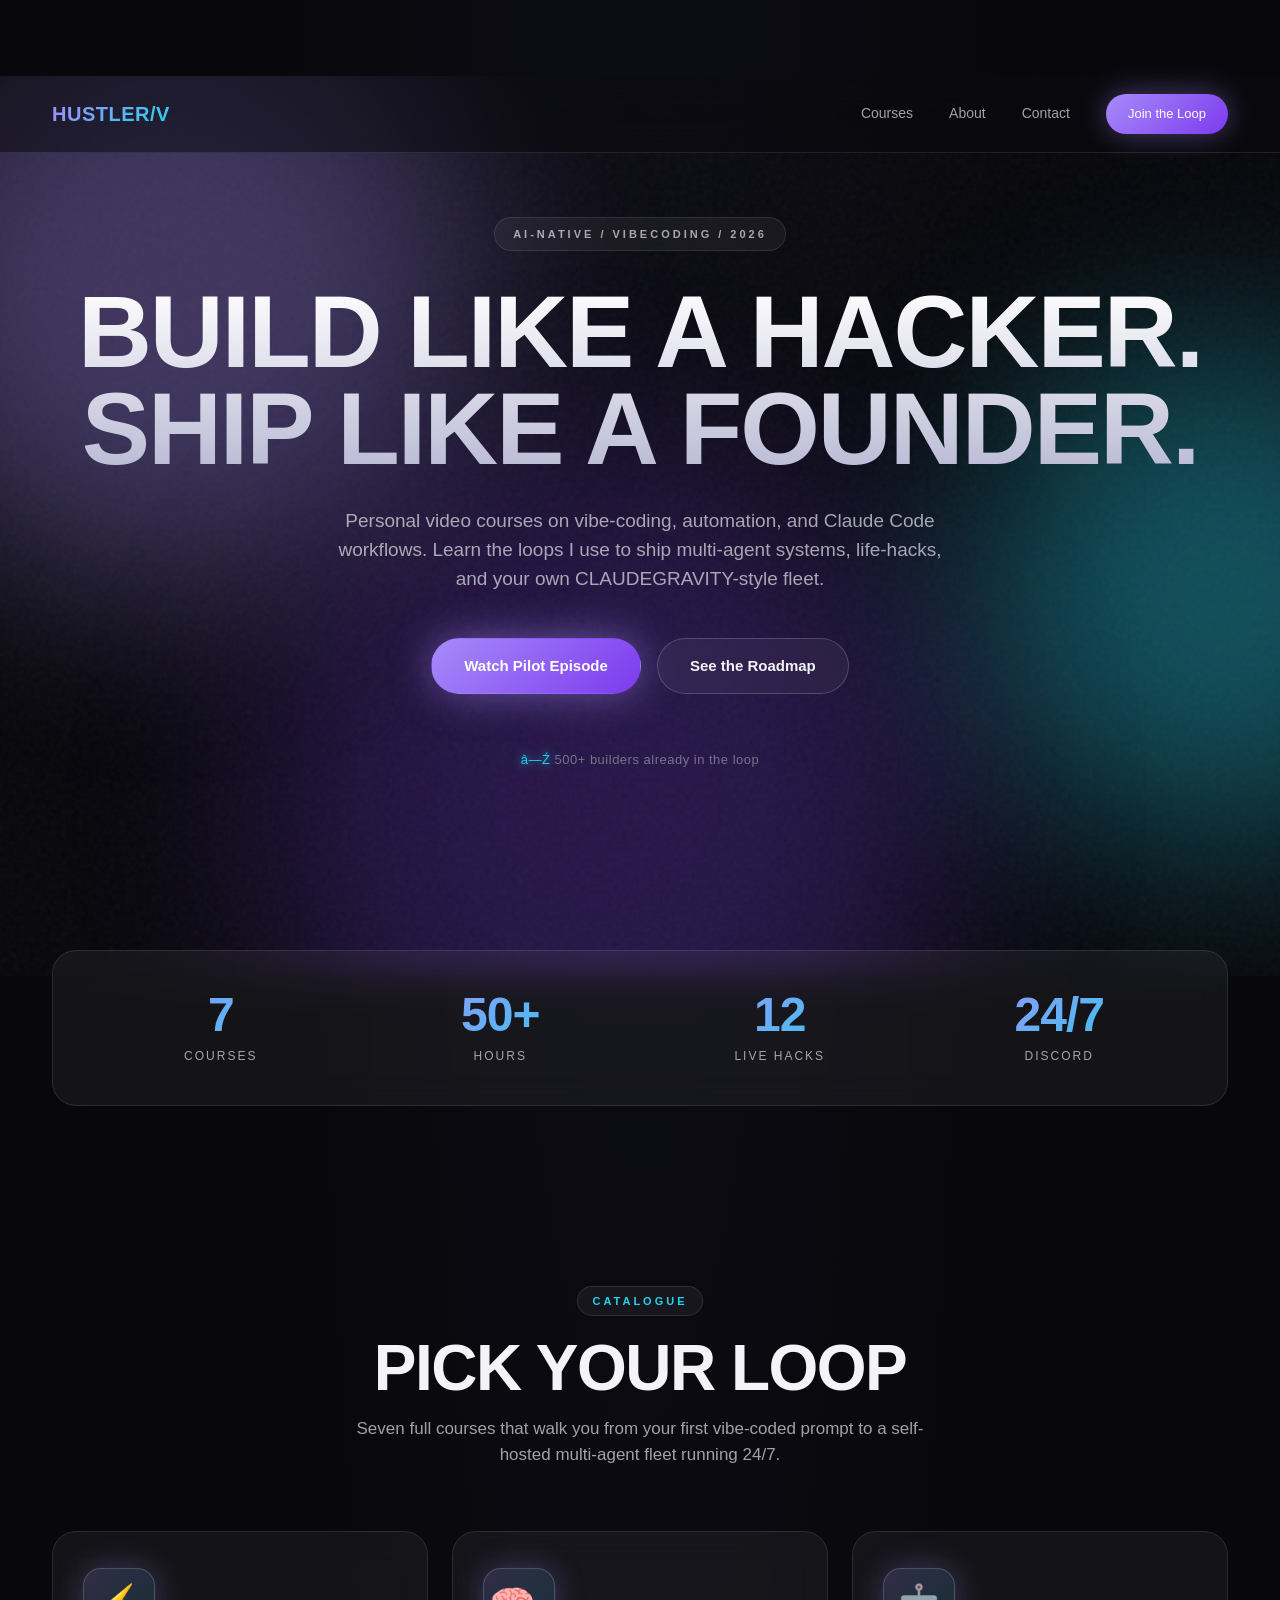
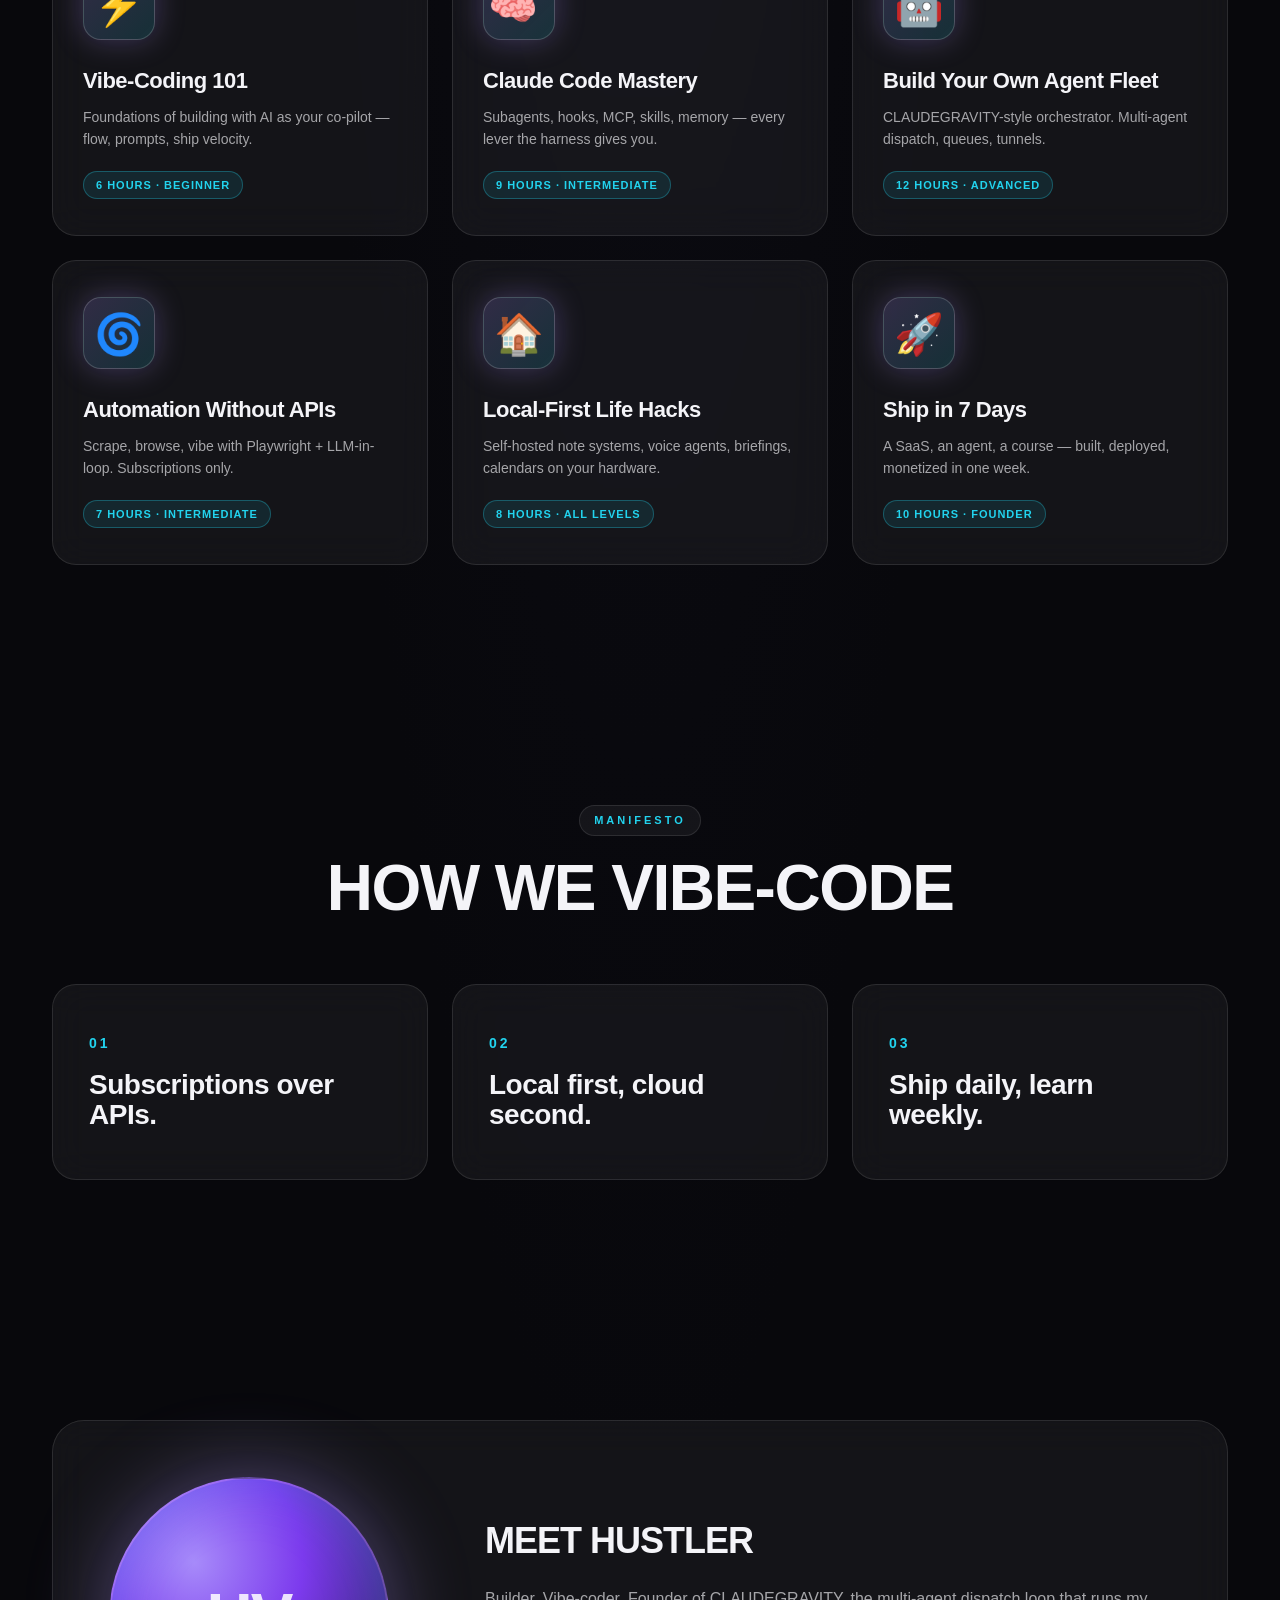
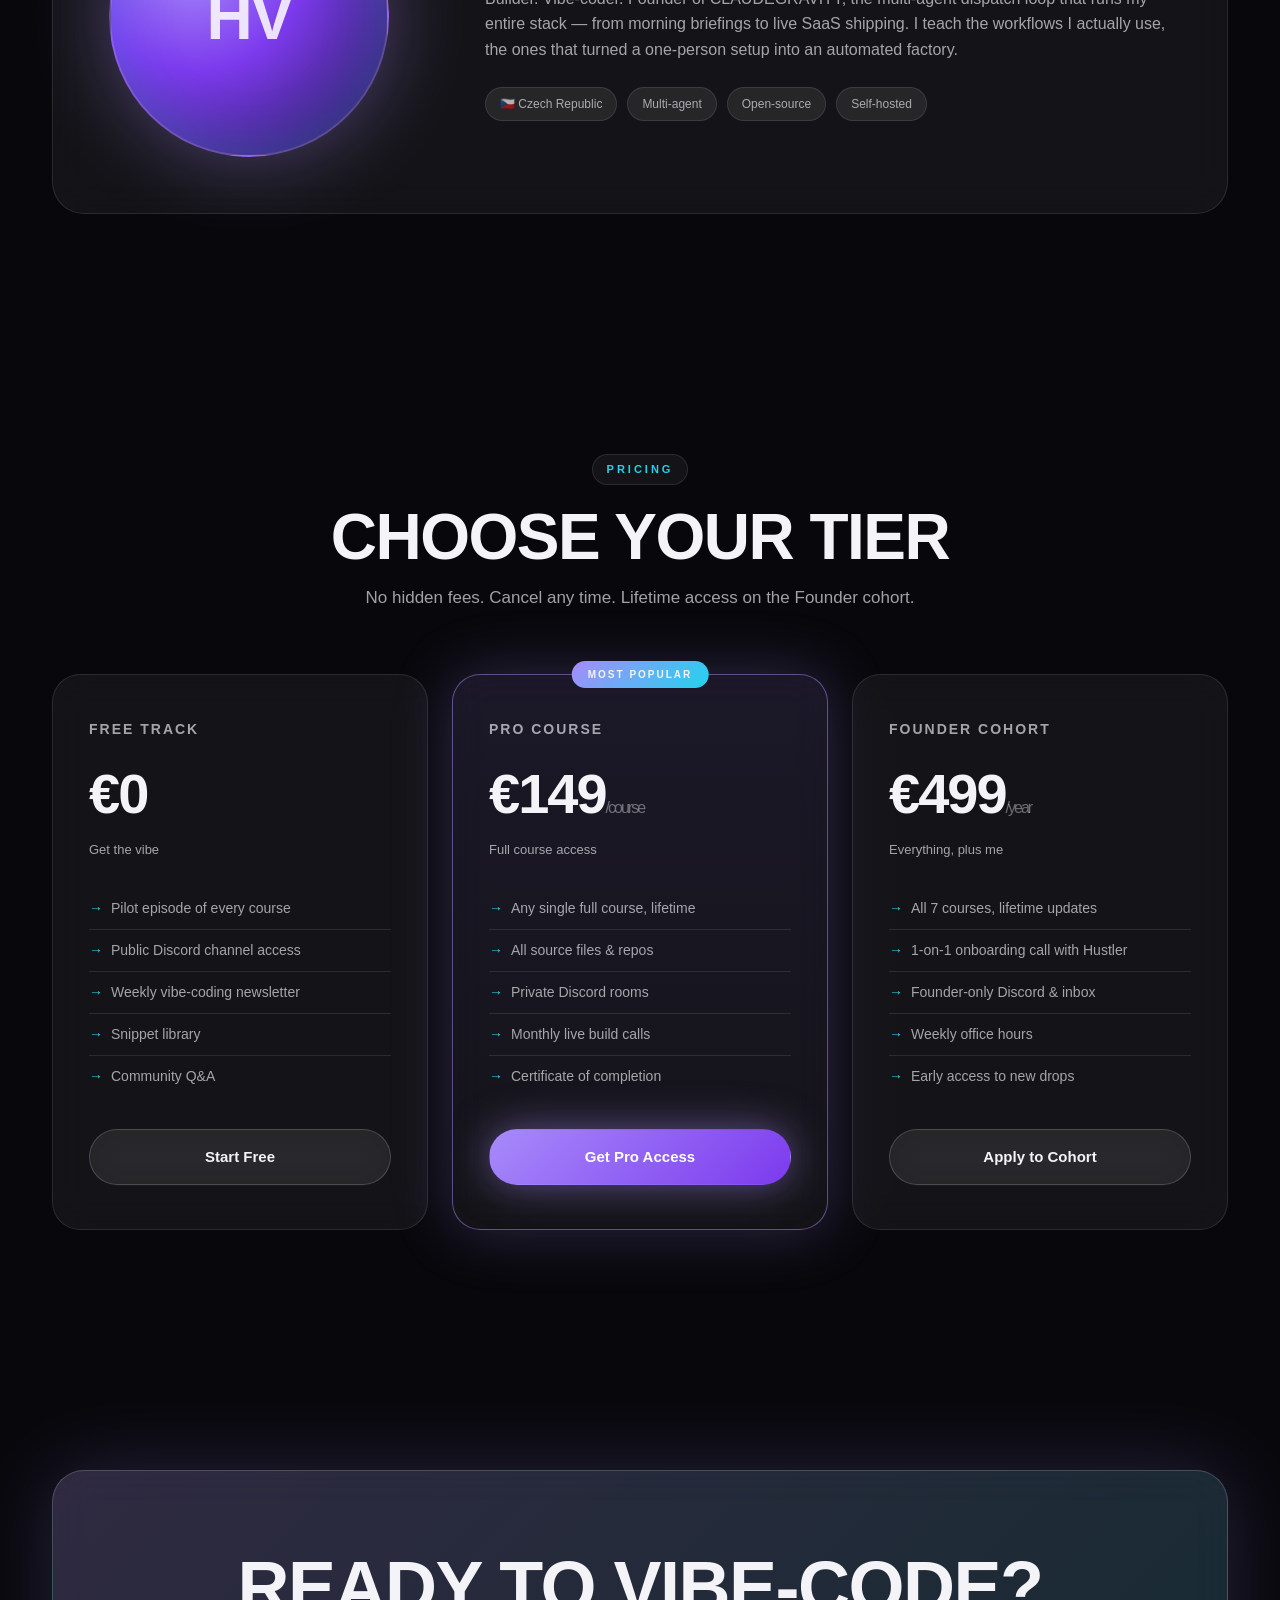
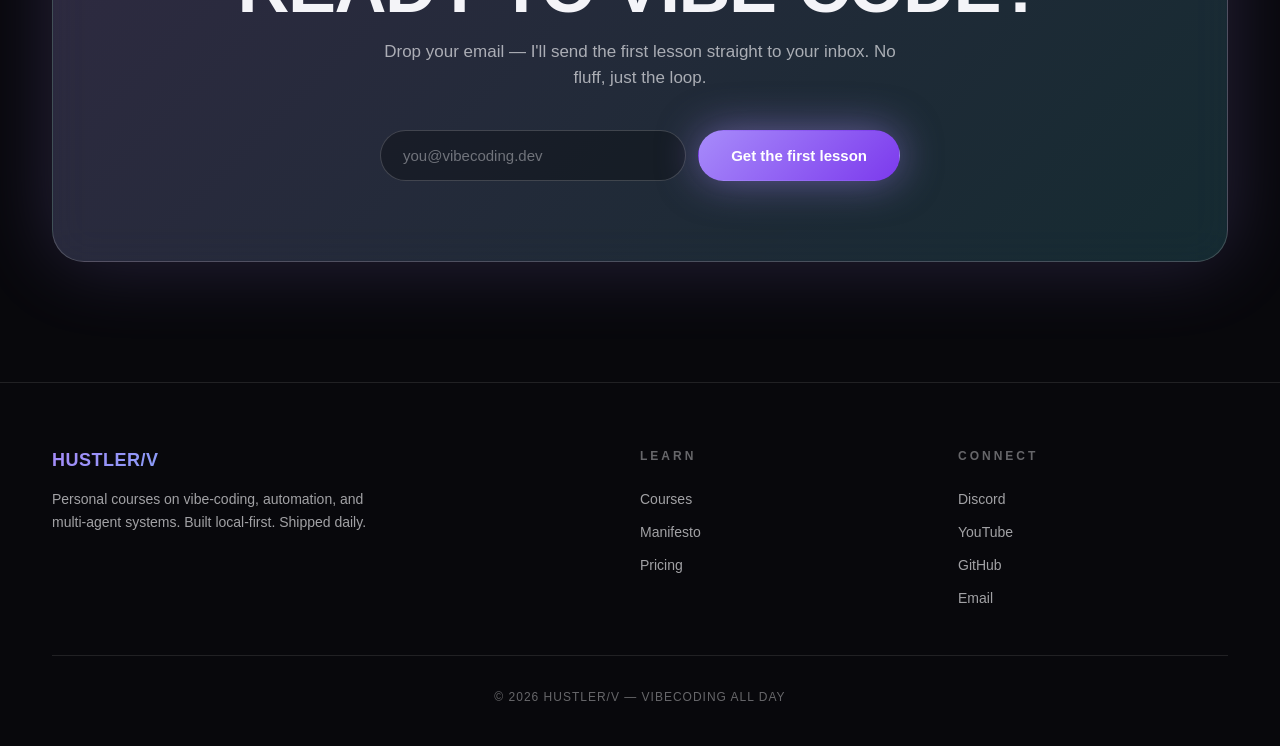
==== commit be575e62: "deploy: fix lingering Claude Code Mastery emoji (brain) — last mojibake" ====
--- a/index.html
+++ b/index.html
@@ -765,7 +765,7 @@
         <span class="duration-tag">6 Hours · Beginner</span>
       </div>
       <div class="course-card">
-        <div class="course-icon">đź§ </div>
+        <div class="course-icon">🧠 </div>
         <h3 class="course-title">Claude Code Mastery</h3>
         <p class="course-desc">Subagents, hooks, MCP, skills, memory — every lever the harness gives you.</p>
         <span class="duration-tag">9 Hours · Intermediate</span>
